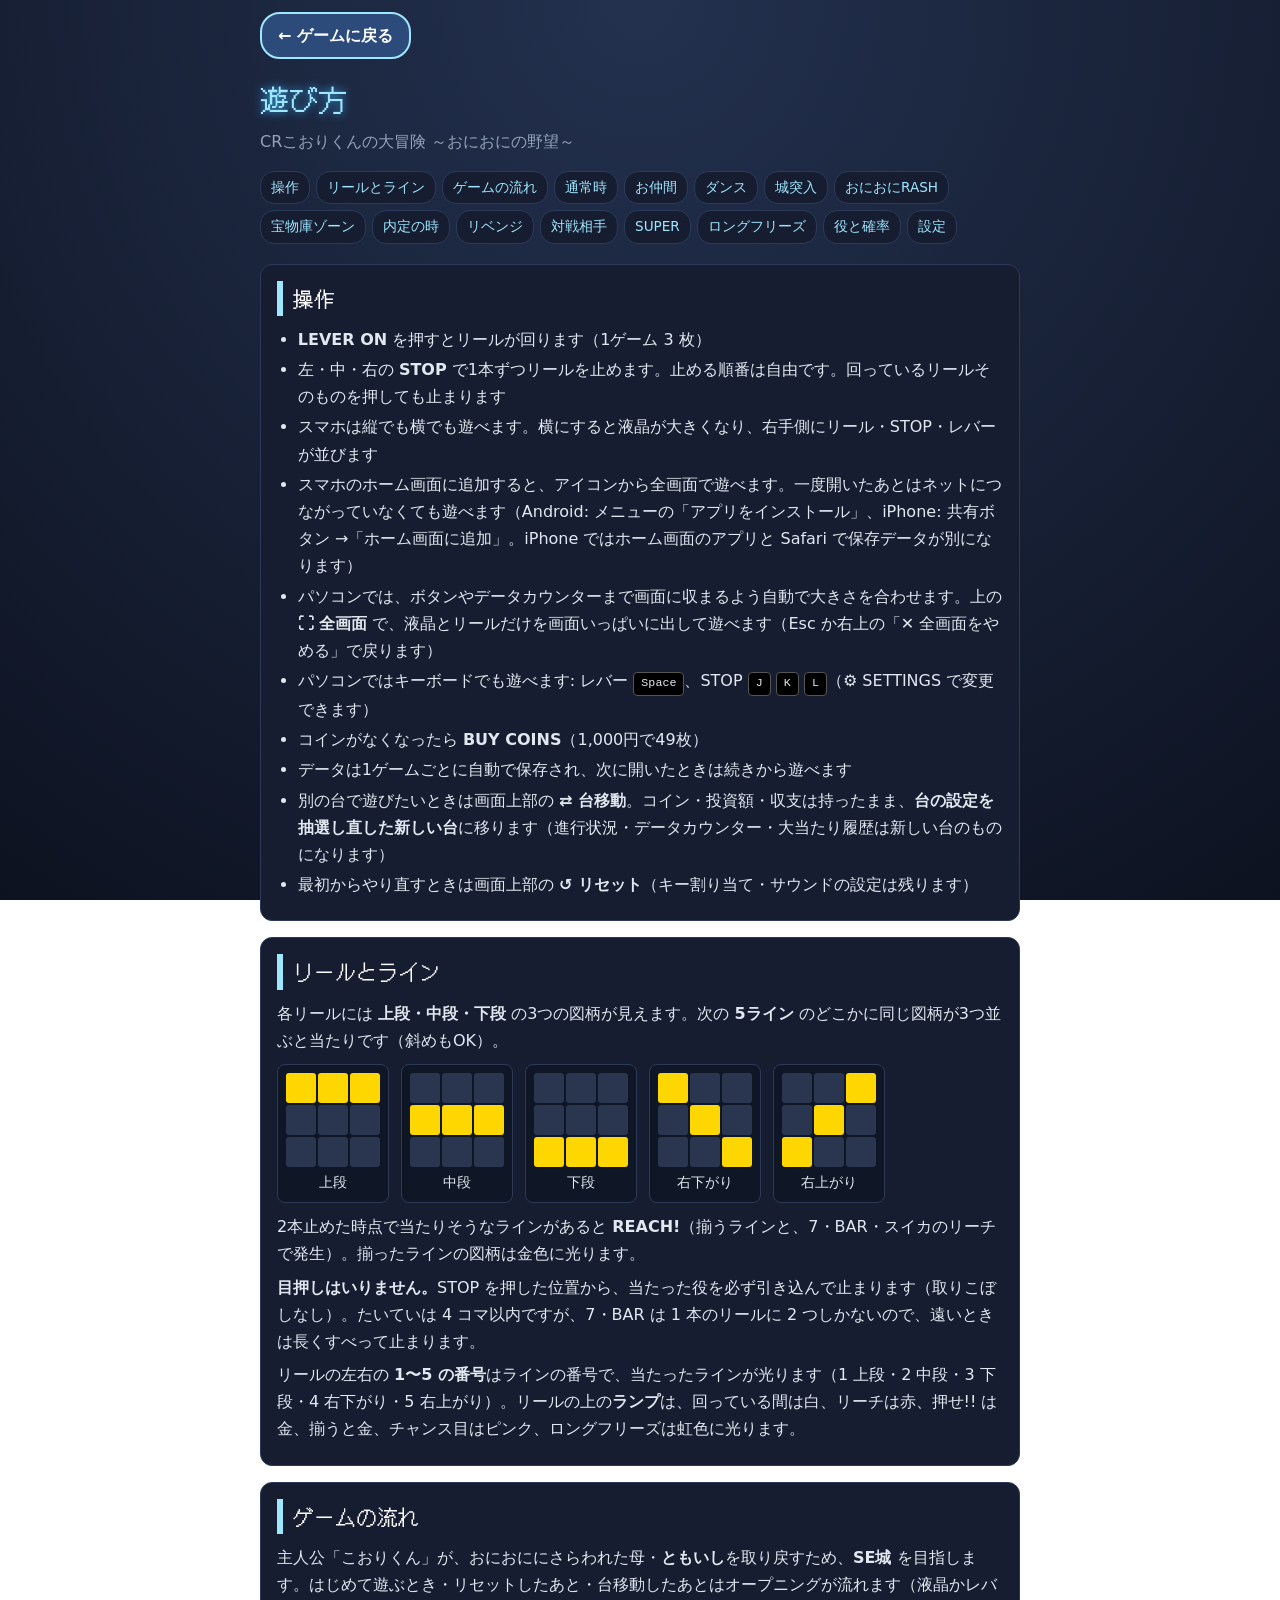
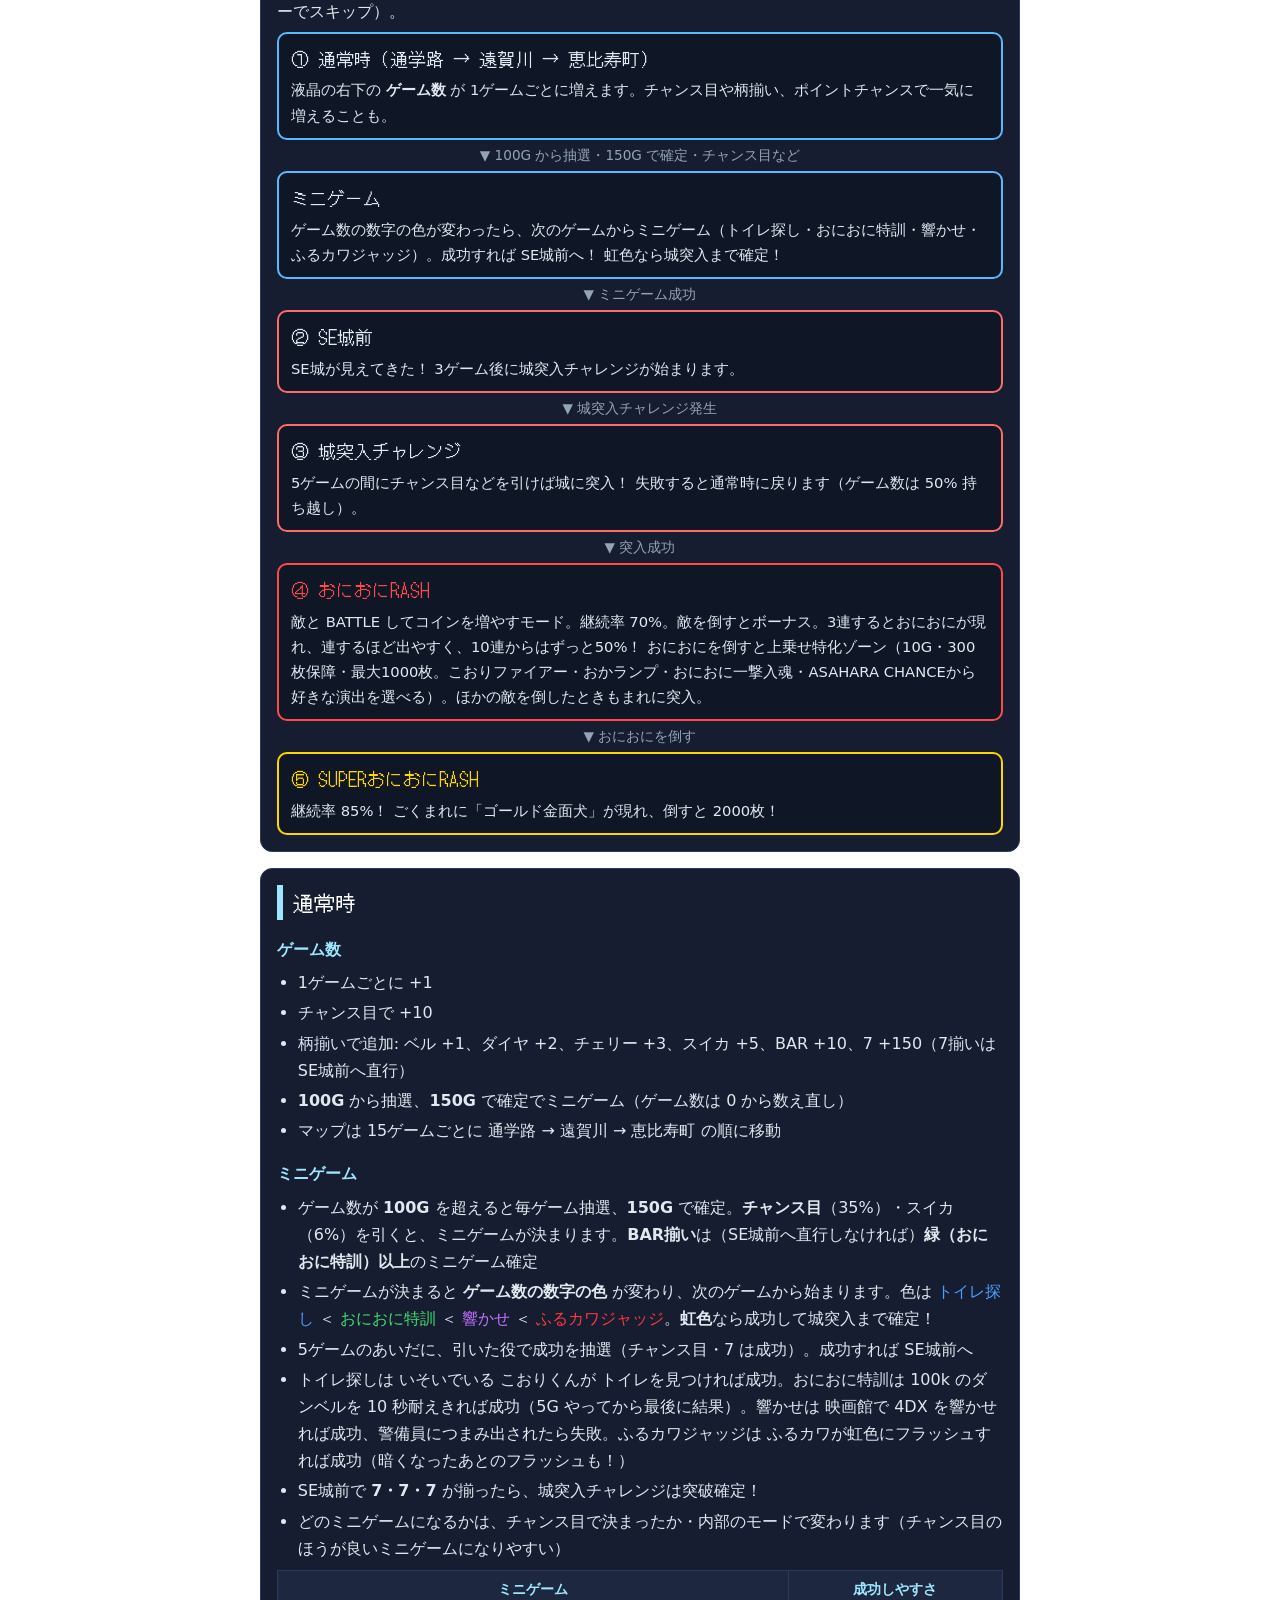
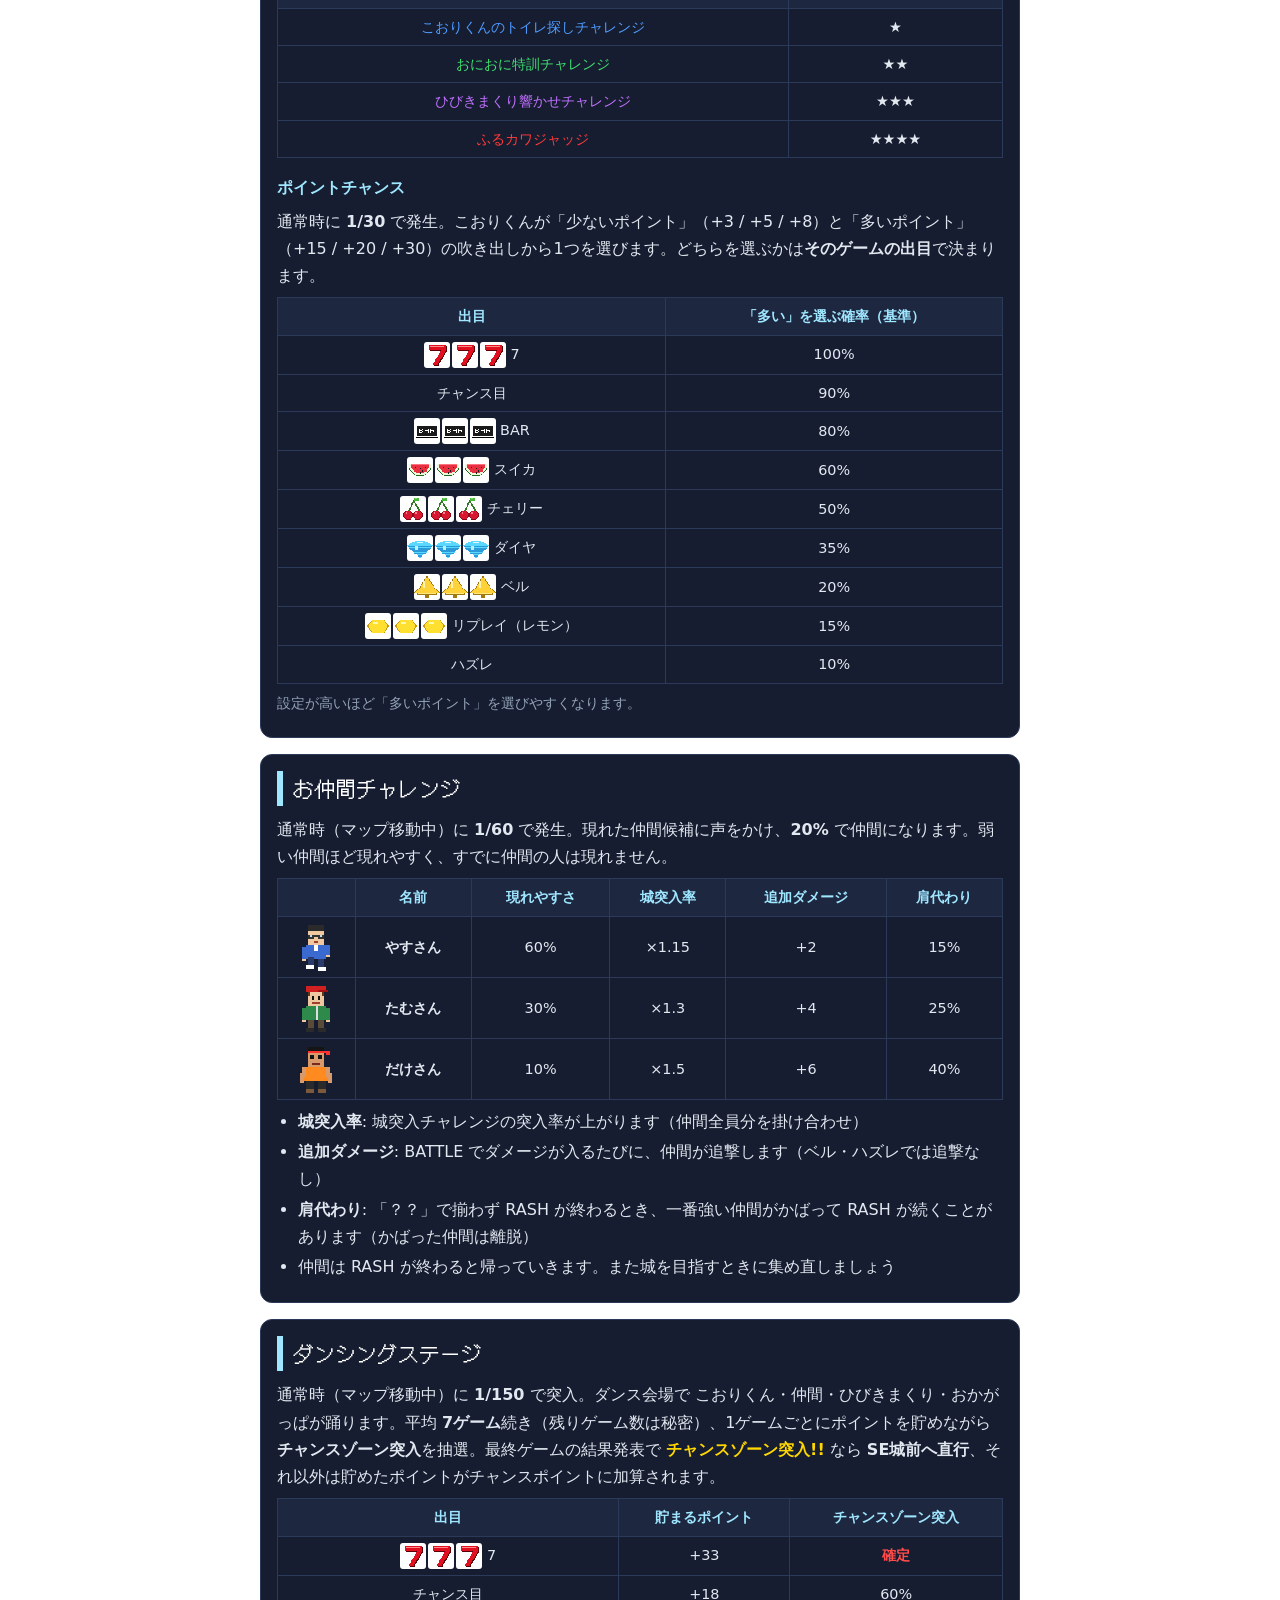
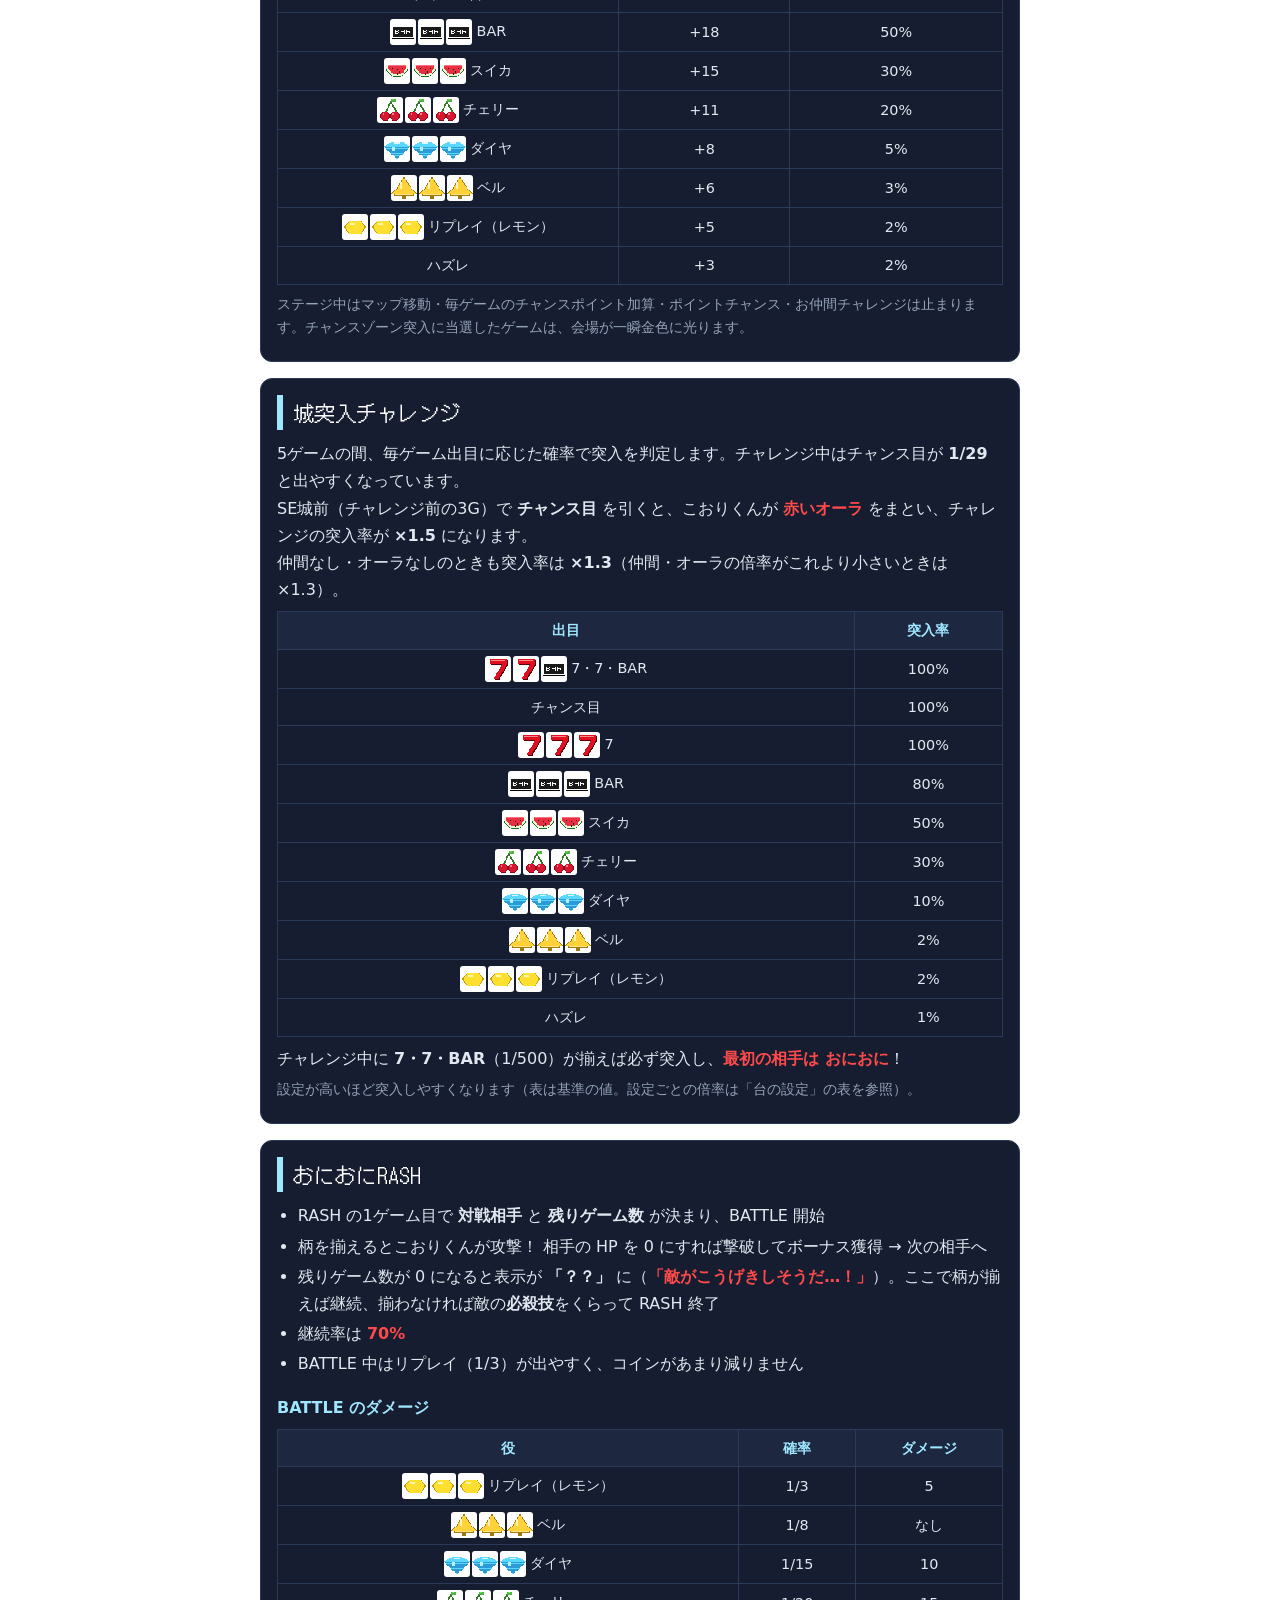
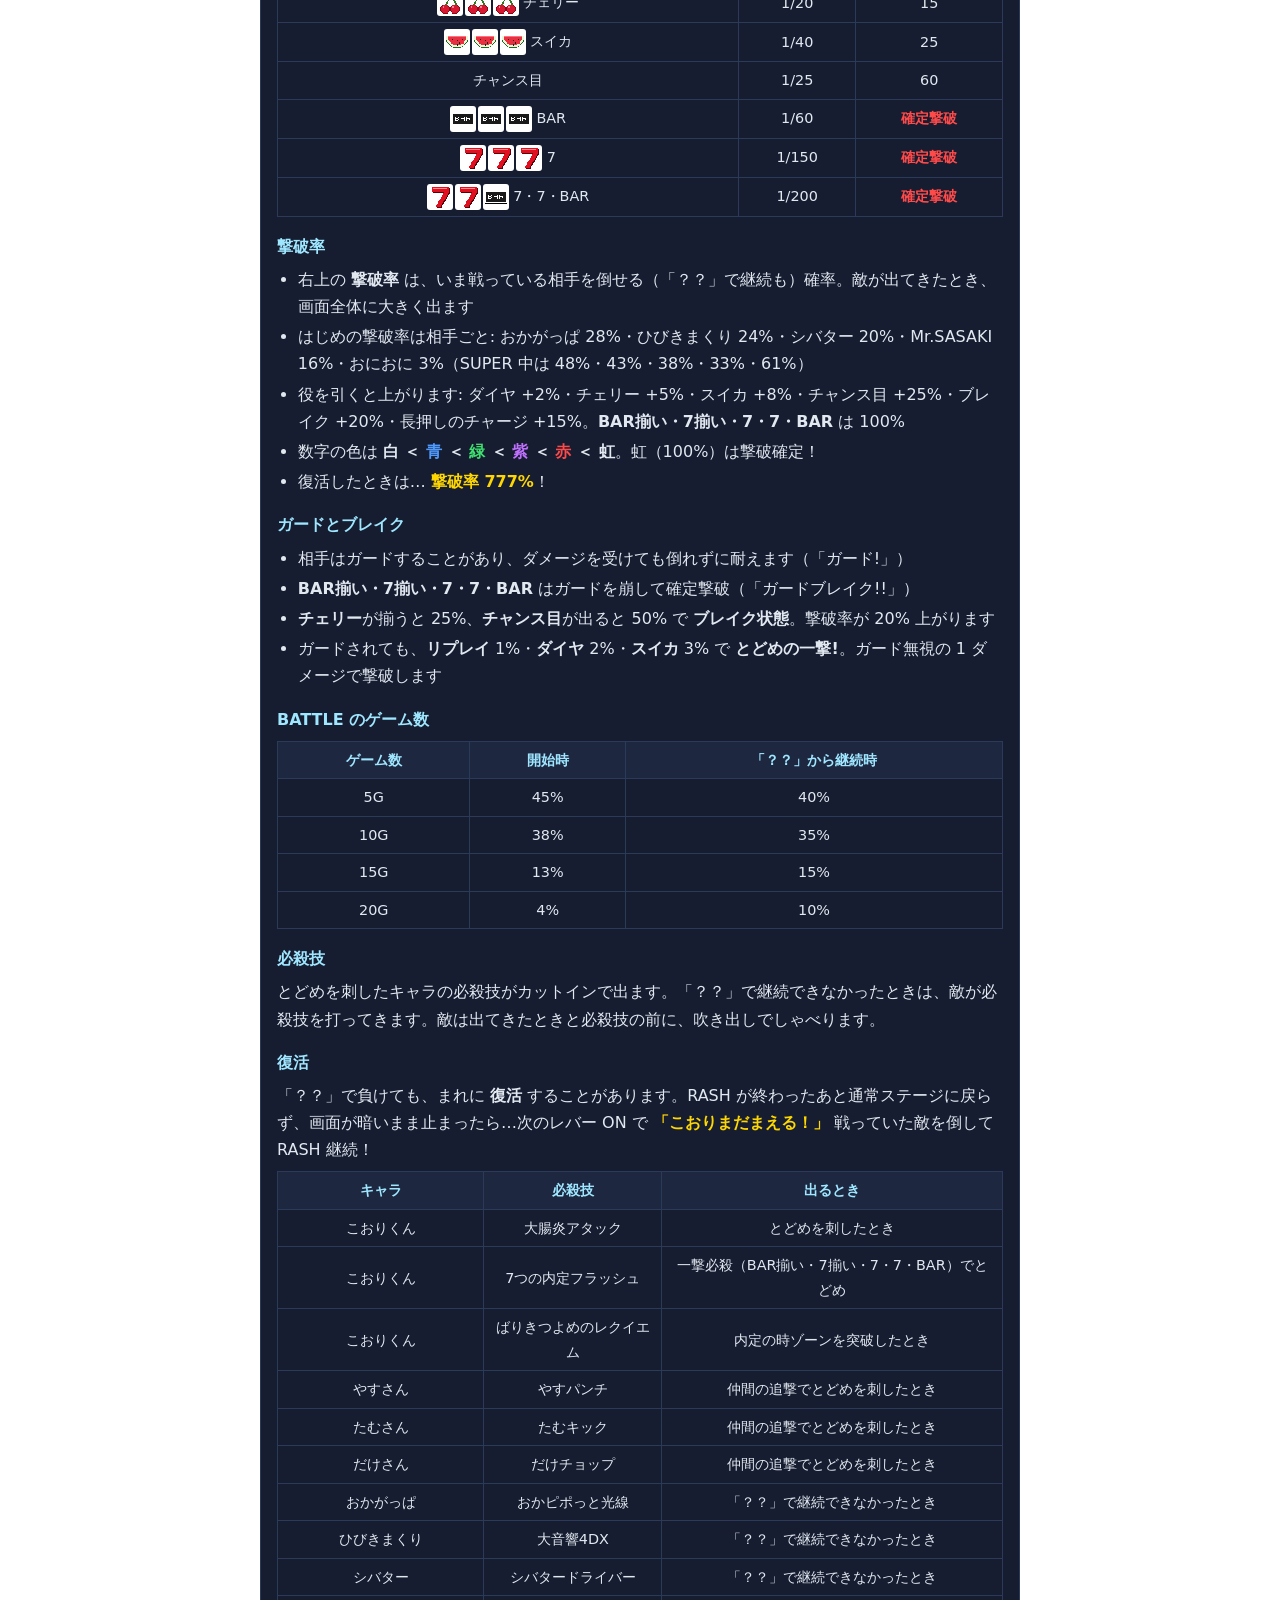
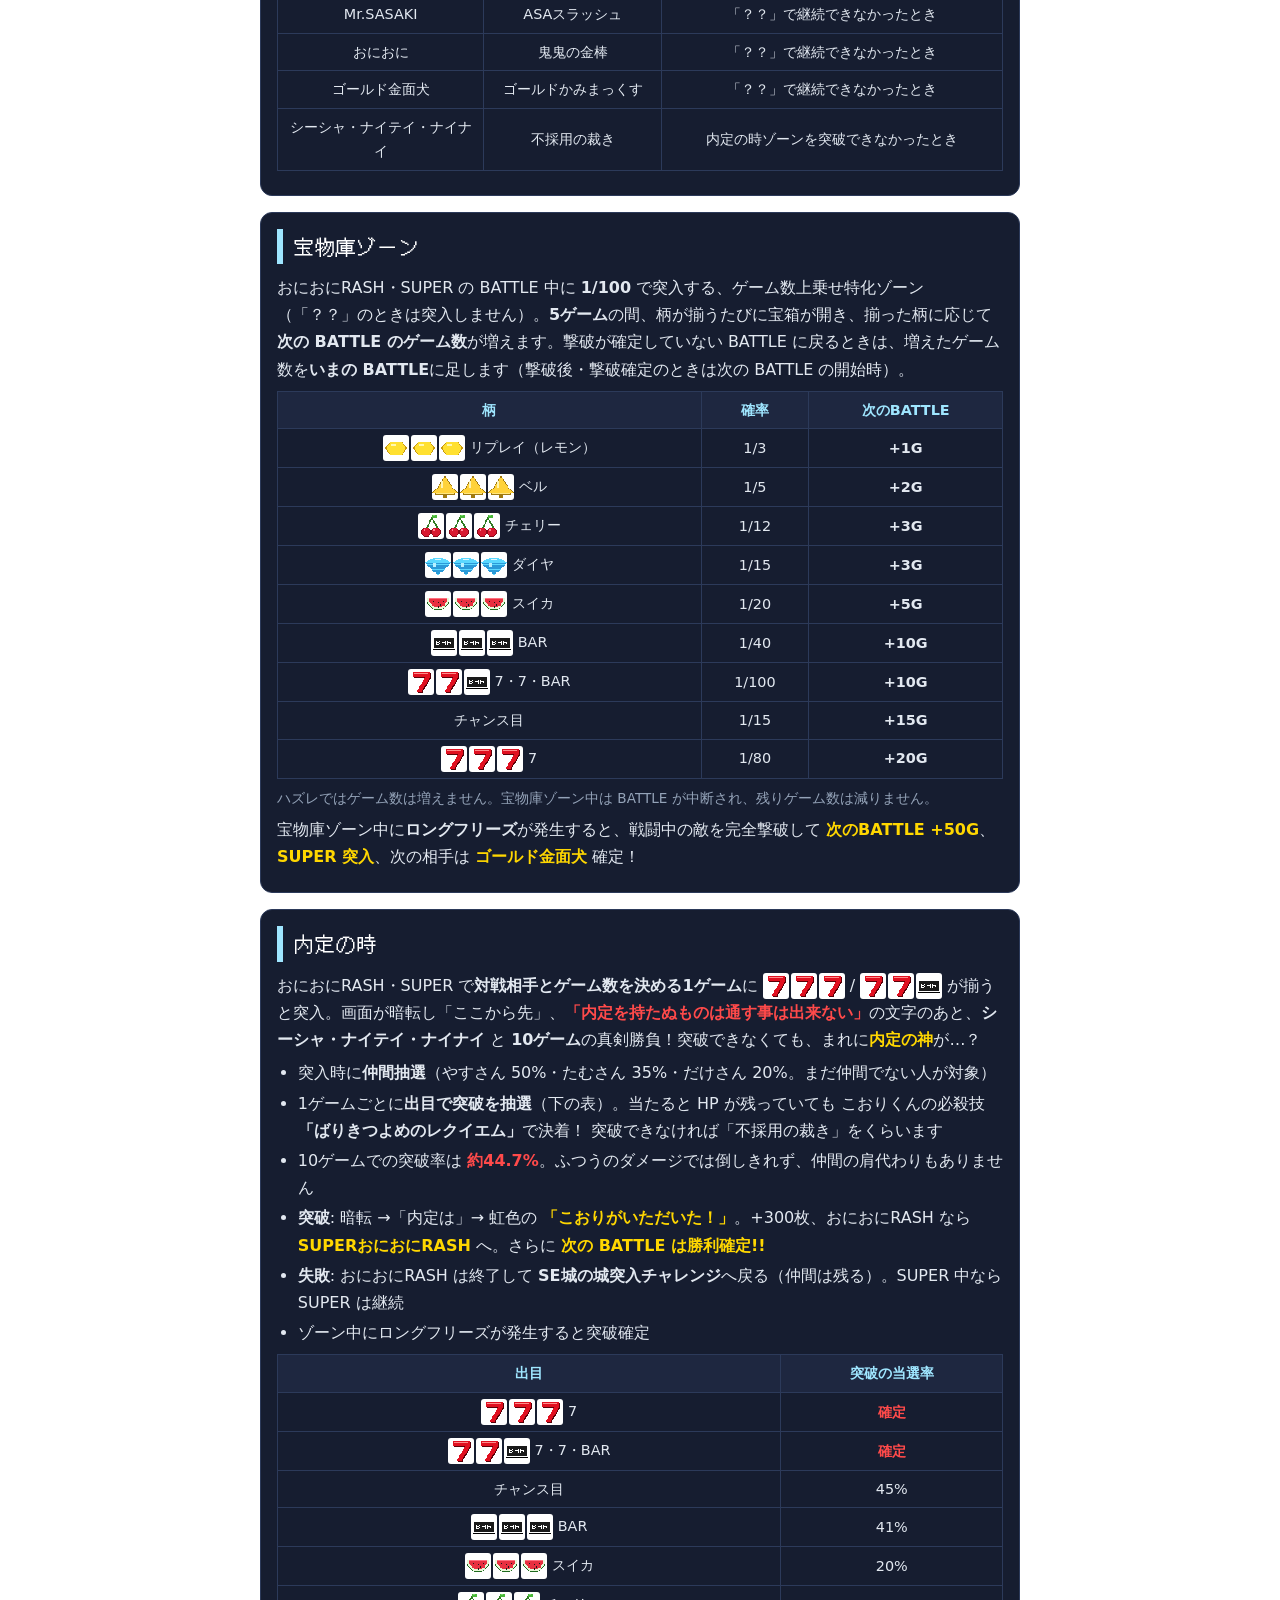
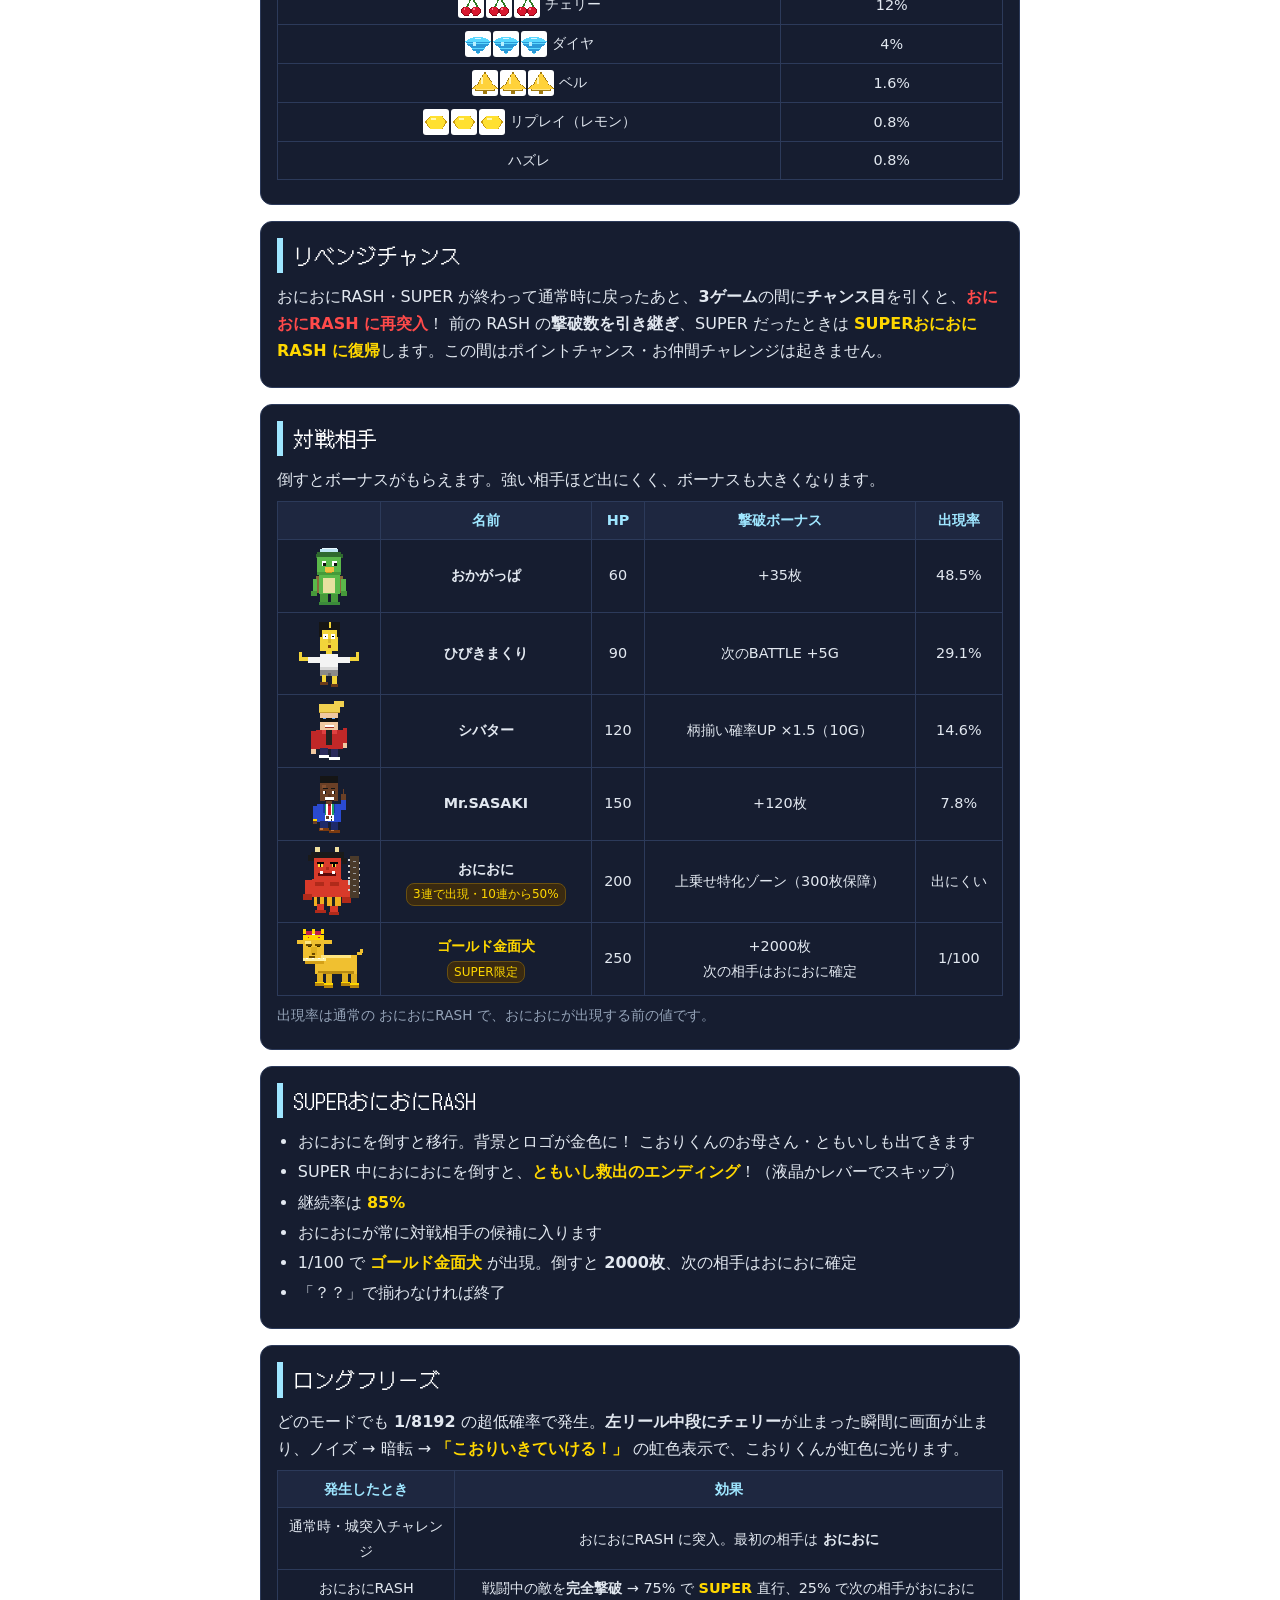
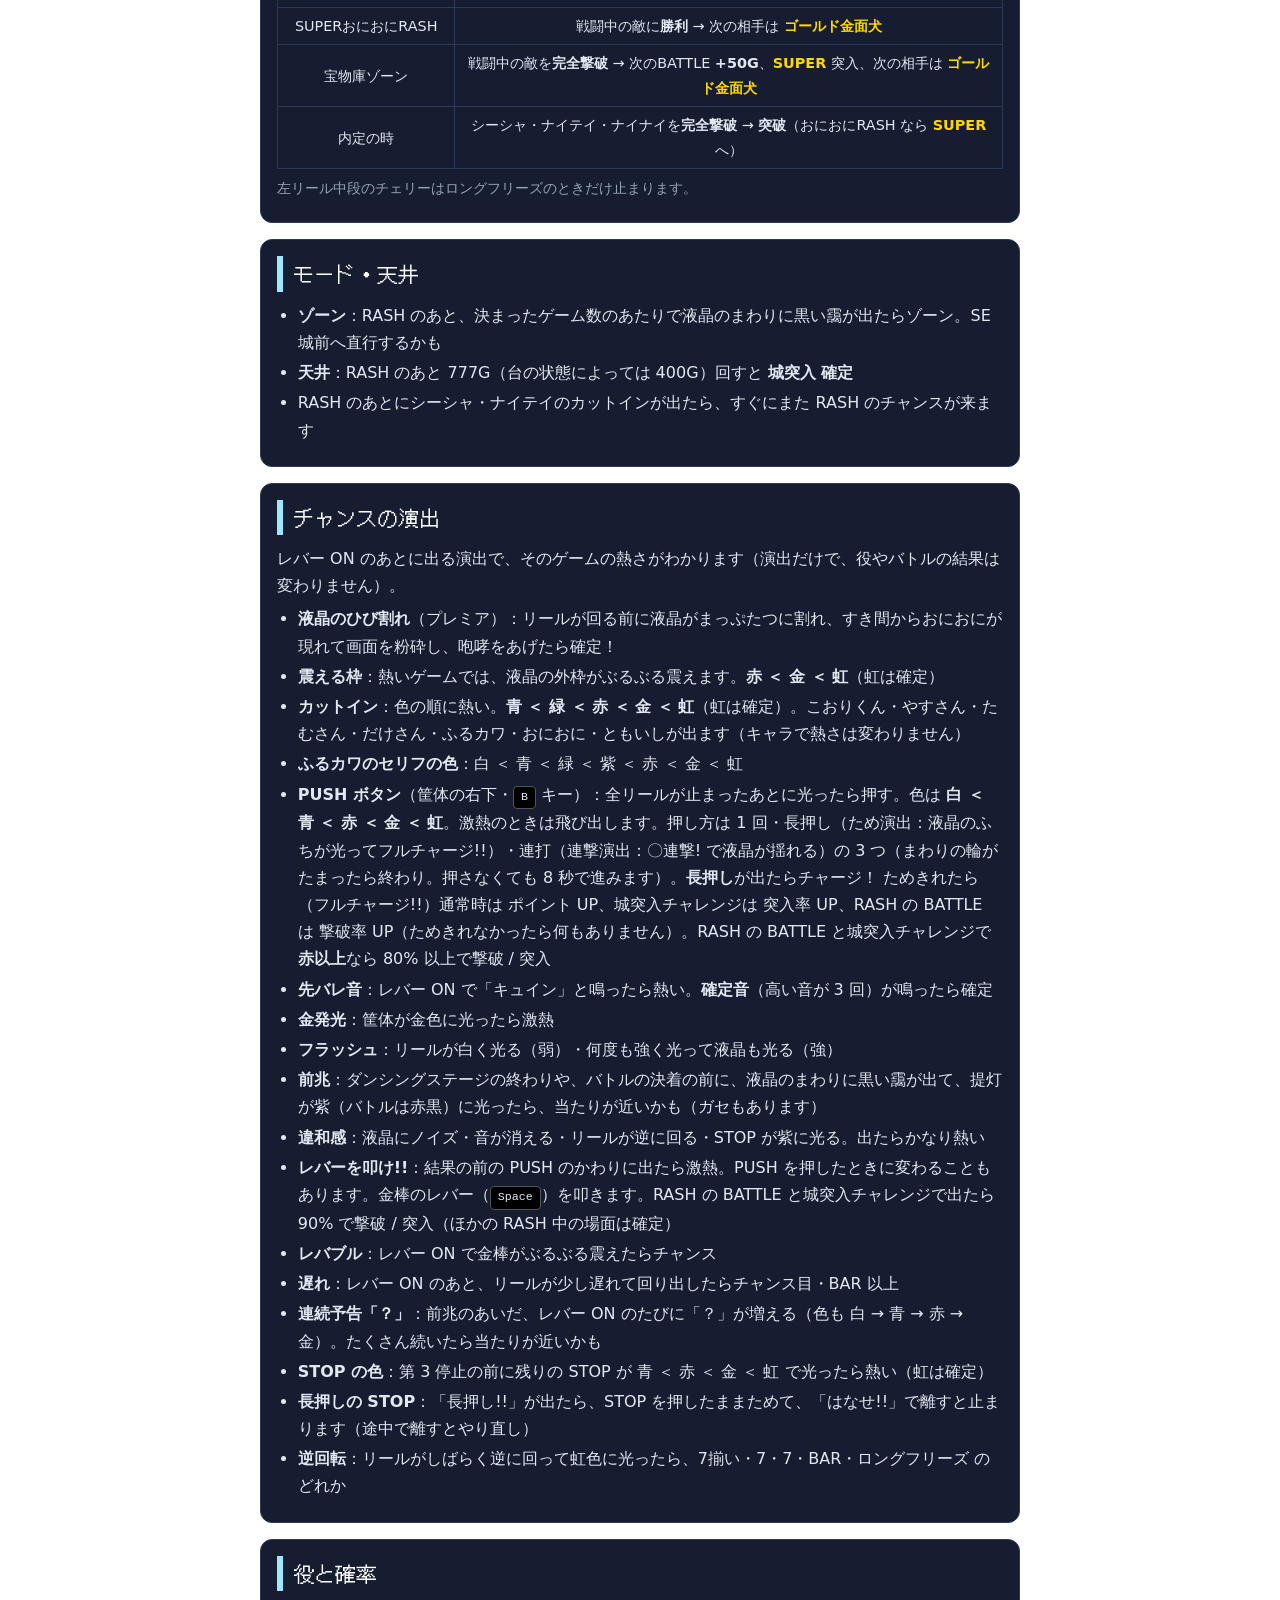
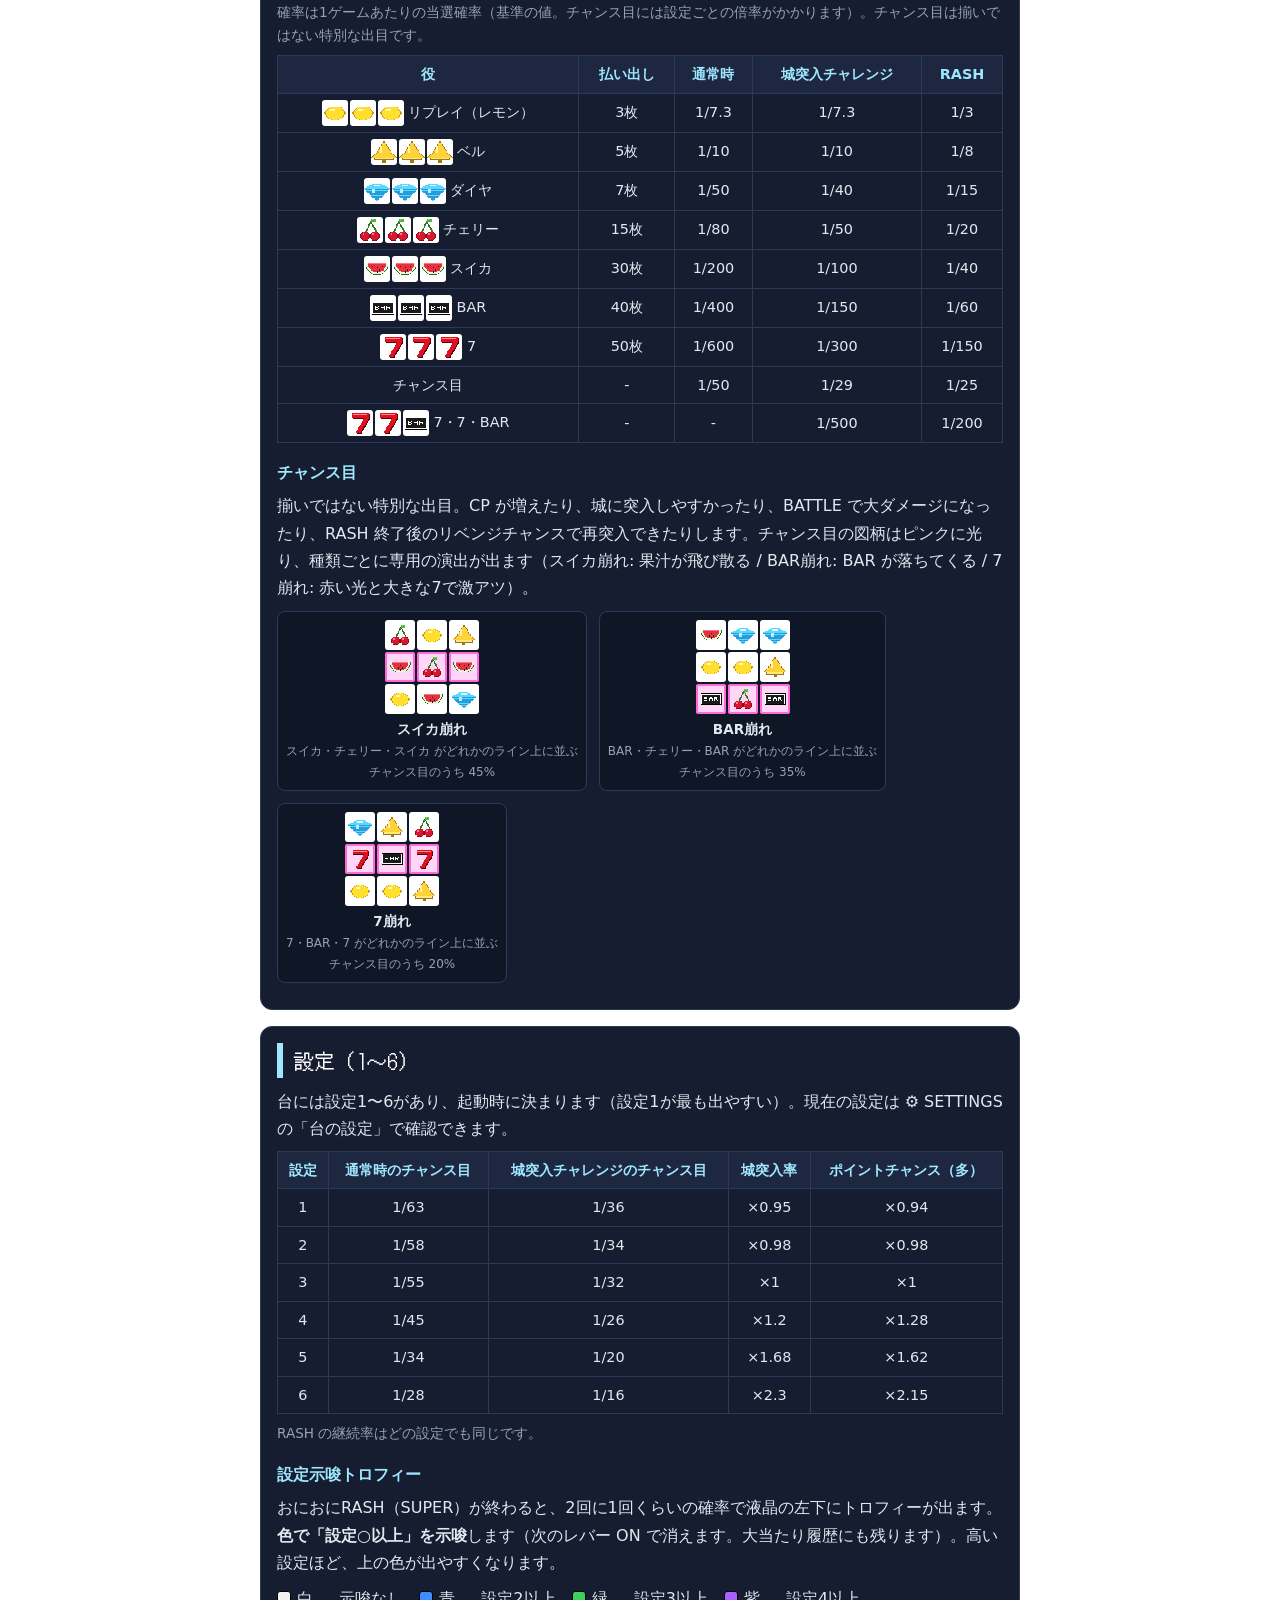
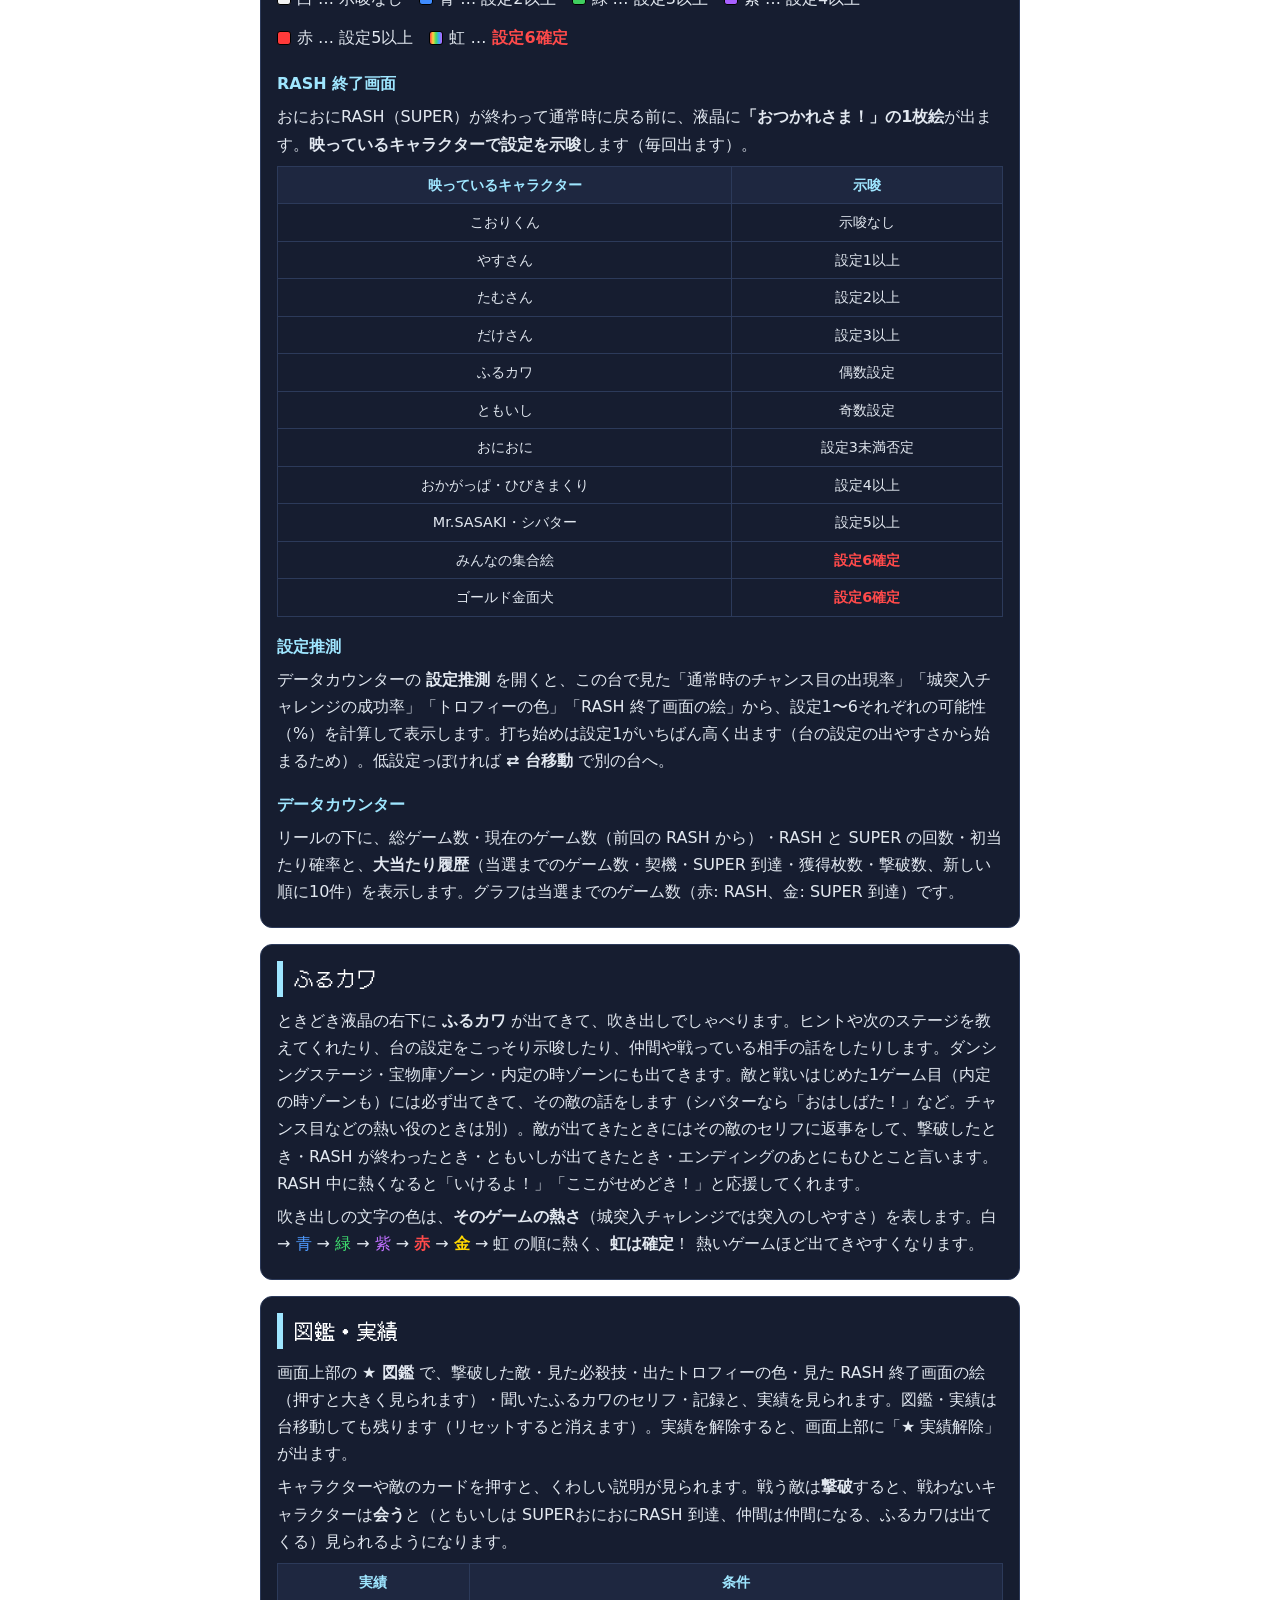
==== howto.html @ 02baa56d "おにおに乱入の 画面が 止まる 不具合を 直し、乱入の 演出を 作り直す。残りゲーム数を 左下へ・敵が しゃべる ときは 敵に 寄る (2026-11-14 ユーザー指定) - 画面が 止まる: 乱入" ====
<!DOCTYPE html>
<html lang="ja">
<head>
    <meta charset="UTF-8">
    <meta name="viewport" content="width=device-width, initial-scale=1.0, viewport-fit=cover">
    <meta name="theme-color" content="#0d1220">
    <!-- ホーム画面に追加 (PWA。manifest.webmanifest / sw.js) -->
    <link rel="manifest" href="manifest.webmanifest">
    <link rel="icon" type="image/png" href="icons/icon-192.png">
    <link rel="apple-touch-icon" href="icons/apple-touch-icon.png">
    <meta name="mobile-web-app-capable" content="yes">
    <meta name="apple-mobile-web-app-capable" content="yes">
    <meta name="apple-mobile-web-app-status-bar-style" content="black-translucent">
    <meta name="apple-mobile-web-app-title" content="こおりくん">
    <title>遊び方 - CRこおりくんの大冒険 ～おにおにの野望～</title>
    <link rel="preconnect" href="https://fonts.googleapis.com">
    <link rel="preconnect" href="https://fonts.gstatic.com" crossorigin>
    <link rel="stylesheet" href="https://fonts.googleapis.com/css2?family=DotGothic16&display=swap">
    <style>
        :root {
            --bg: #0d1220;
            --panel: #161d30;
            --line: #2c3a5a;
            --text: #e2e8f0;
            --muted: #94a3b8;
            --ice: #9fe6ff;
            --gold: #ffd700;
            --red: #ff4a4a;
            --pixel: "DotGothic16", "MS Gothic", "Osaka-Mono", monospace;
        }
        * { box-sizing: border-box; }
        body {
            margin: 0;
            background: radial-gradient(circle at top, #23314f, var(--bg));
            background-attachment: fixed;
            color: var(--text);
            font-family: system-ui, -apple-system, "Hiragino Sans", "Yu Gothic UI", sans-serif;
            line-height: 1.7;
            padding: max(12px, env(safe-area-inset-top)) max(16px, env(safe-area-inset-right))
                     max(24px, env(safe-area-inset-bottom)) max(16px, env(safe-area-inset-left));
        }
        main { max-width: 760px; margin: 0 auto; }
        a { color: var(--ice); }
        .back {
            display: inline-block; margin-bottom: 12px; padding: 8px 16px; border-radius: 20px;
            background: #2c4a7a; color: #fff; text-decoration: none; font-weight: bold;
            border: 2px solid var(--ice);
        }
        h1 {
            font-family: var(--pixel); font-weight: normal; color: var(--ice);
            font-size: clamp(1.2rem, 4.5vw, 1.8rem); margin: 4px 0 4px; text-shadow: 0 0 8px #3ab0ff;
        }
        .lead { color: var(--muted); margin: 0 0 16px; }
        nav.toc { display: flex; flex-wrap: wrap; gap: 6px; margin-bottom: 20px; }
        nav.toc a {
            font-size: 0.85rem; padding: 4px 10px; border-radius: 14px; background: var(--panel);
            border: 1px solid var(--line); text-decoration: none;
        }
        section {
            background: var(--panel); border: 1px solid var(--line); border-radius: 12px;
            padding: 16px; margin-bottom: 16px;
        }
        h2 {
            font-family: var(--pixel); font-weight: normal; font-size: 1.3rem; margin: 0 0 10px;
            color: #fff; border-left: 6px solid var(--ice); padding-left: 10px;
        }
        h3 { font-size: 1rem; margin: 16px 0 6px; color: var(--ice); }
        p { margin: 6px 0; }
        .note { color: var(--muted); font-size: 0.85rem; }
        .red { color: var(--red); font-weight: bold; }
        .gold { color: var(--gold); font-weight: bold; }
        kbd {
            display: inline-block; padding: 1px 7px; border-radius: 4px; background: #000;
            border: 1px solid #555; font-family: monospace; font-size: 0.9em;
        }
        ul { margin: 6px 0; padding-left: 1.3em; }
        li { margin: 3px 0; }

        /* ゲームの流れ */
        .flow { display: flex; flex-direction: column; gap: 0; }
        .step {
            background: #0f1626; border: 2px solid var(--line); border-radius: 10px; padding: 10px 12px;
        }
        .step h4 { margin: 0 0 4px; font-family: var(--pixel); font-weight: normal; font-size: 1.1rem; }
        .step p { margin: 0; font-size: 0.92rem; }
        .step.normal { border-color: #5ab8ff; }
        .step.castle { border-color: #ff6a6a; }
        .step.rash { border-color: var(--red); }
        .step.rash h4 { color: var(--red); }
        .step.super { border-color: var(--gold); }
        .step.super h4 { color: var(--gold); }
        .arrow { text-align: center; color: var(--muted); font-size: 0.85rem; padding: 4px 0; }
        .arrow::before { content: "▼ "; }

        /* 表 */
        .table-wrap { overflow-x: auto; margin: 8px 0; }
        table { border-collapse: collapse; width: 100%; font-size: 0.9rem; min-width: 320px; }
        th, td { border: 1px solid var(--line); padding: 6px 8px; text-align: center; vertical-align: middle; }
        th { background: #1e2740; color: var(--ice); font-weight: bold; white-space: nowrap; }
        td.left { text-align: left; }
        .sym { width: 32px; height: 32px; image-rendering: pixelated; vertical-align: middle; }
        .sym-row { display: inline-flex; gap: 2px; vertical-align: middle; }
        .sym-row .sym { width: 26px; height: 26px; background: #fff; border-radius: 3px; }
        canvas.enemy { image-rendering: pixelated; display: block; margin: 0 auto; }

        /* 3x3 の出目の図 */
        .line-list, .chance-list { display: flex; flex-wrap: wrap; gap: 12px; margin: 10px 0; }
        .grid-card { background: #0f1626; border: 1px solid var(--line); border-radius: 8px; padding: 8px; text-align: center; }
        .grid-card .label { font-size: 0.85rem; margin-top: 4px; }
        .grid-card .sub { font-size: 0.75rem; color: var(--muted); }
        .grid3 { display: grid; grid-template-columns: repeat(3, 30px); gap: 2px; justify-content: center; }
        .grid3 div { width: 30px; height: 30px; background: #fff; border-radius: 3px; display: flex; align-items: center; justify-content: center; }
        .grid3 div.on { background: #fff3a0; box-shadow: inset 0 0 0 2px #ffd700; }
        .grid3 div.pink { background: #ffd6f6; box-shadow: inset 0 0 0 2px #ff6ad8; }
        .grid3 div.blank { background: #2a3550; }
        .grid3 div.blank.on { background: #ffd700; box-shadow: none; }
        .grid3 img { width: 24px; height: 24px; image-rendering: pixelated; }
        .tag {
            display: inline-block; font-size: 0.75rem; padding: 0 6px; border-radius: 8px;
            background: #3a2a10; color: var(--gold); border: 1px solid #6a5010; white-space: nowrap;
        }
        .trophy-list { list-style: none; padding: 0; display: flex; flex-wrap: wrap; gap: 6px 16px; }
        .trophy-list li { display: flex; align-items: center; gap: 6px; }
        .trophy-swatch {
            display: inline-block; width: 14px; height: 14px; border-radius: 3px; border: 1px solid #000;
        }
    </style>
</head>
<body>
<main>
    <a class="back" href="index.html">← ゲームに戻る</a>
    <h1>遊び方</h1>
    <p class="lead" id="title"></p>

    <nav class="toc">
        <a href="#controls">操作</a>
        <a href="#lines">リールとライン</a>
        <a href="#flow">ゲームの流れ</a>
        <a href="#normal">通常時</a>
        <a href="#companions">お仲間</a>
        <a href="#dance">ダンス</a>
        <a href="#castle">城突入</a>
        <a href="#rash">おにおにRASH</a>
        <a href="#treasure">宝物庫ゾーン</a>
        <a href="#naitei">内定の時</a>
        <a href="#revenge">リベンジ</a>
        <a href="#enemies">対戦相手</a>
        <a href="#super">SUPER</a>
        <a href="#freeze">ロングフリーズ</a>
        <a href="#roles">役と確率</a>
        <a href="#setting">設定</a>
    </nav>

    <section id="controls">
        <h2>操作</h2>
        <ul>
            <li><b>LEVER ON</b> を押すとリールが回ります（1ゲーム <span id="spin-cost"></span> 枚）</li>
            <li>左・中・右の <b>STOP</b> で1本ずつリールを止めます。止める順番は自由です。回っているリールそのものを押しても止まります</li>
            <li>スマホは縦でも横でも遊べます。横にすると液晶が大きくなり、右手側にリール・STOP・レバーが並びます</li>
            <li>スマホのホーム画面に追加すると、アイコンから全画面で遊べます。一度開いたあとはネットにつながっていなくても遊べます（Android: メニューの「アプリをインストール」、iPhone: 共有ボタン →「ホーム画面に追加」。iPhone ではホーム画面のアプリと Safari で保存データが別になります）</li>
            <li>パソコンでは、ボタンやデータカウンターまで画面に収まるよう自動で大きさを合わせます。上の <b>⛶ 全画面</b> で、液晶とリールだけを画面いっぱいに出して遊べます（Esc か右上の「✕ 全画面をやめる」で戻ります）</li>
            <li>パソコンではキーボードでも遊べます: レバー <kbd>Space</kbd>、STOP <kbd>J</kbd> <kbd>K</kbd> <kbd>L</kbd>（⚙ SETTINGS で変更できます）</li>
            <li>コインがなくなったら <b>BUY COINS</b>（<span id="package"></span>）</li>
            <li>データは1ゲームごとに自動で保存され、次に開いたときは続きから遊べます</li>
            <li>別の台で遊びたいときは画面上部の <b>⇄ 台移動</b>。コイン・投資額・収支は持ったまま、<b>台の設定を抽選し直した新しい台</b>に移ります（進行状況・データカウンター・大当たり履歴は新しい台のものになります）</li>
            <li>最初からやり直すときは画面上部の <b>↺ リセット</b>（キー割り当て・サウンドの設定は残ります）</li>
        </ul>
    </section>

    <section id="lines">
        <h2>リールとライン</h2>
        <p>各リールには <b>上段・中段・下段</b> の3つの図柄が見えます。次の <b>5ライン</b> のどこかに同じ図柄が3つ並ぶと当たりです（斜めもOK）。</p>
        <div class="line-list" id="line-list"></div>
        <p>2本止めた時点で当たりそうなラインがあると <b>REACH!</b>（揃うラインと、7・BAR・スイカのリーチで発生）。揃ったラインの図柄は金色に光ります。</p>
        <p><b>目押しはいりません。</b>STOP を押した位置から、当たった役を必ず引き込んで止まります（取りこぼしなし）。たいていは 4 コマ以内ですが、7・BAR は 1 本のリールに 2 つしかないので、遠いときは長くすべって止まります。</p>
        <p>リールの左右の <b>1〜5 の番号</b>はラインの番号で、当たったラインが光ります（1 上段・2 中段・3 下段・4 右下がり・5 右上がり）。リールの上の<b>ランプ</b>は、回っている間は白、リーチは赤、押せ!! は金、揃うと金、チャンス目はピンク、ロングフリーズは虹色に光ります。</p>
    </section>

    <section id="flow">
        <h2>ゲームの流れ</h2>
        <p>主人公「こおりくん」が、おにおににさらわれた母・<b>ともいし</b>を取り戻すため、<b>SE城</b> を目指します。はじめて遊ぶとき・リセットしたあと・台移動したあとはオープニングが流れます（液晶かレバーでスキップ）。</p>
        <div class="flow">
            <div class="step normal">
                <h4>① 通常時（通学路 → 遠賀川 → 恵比寿町）</h4>
                <p>液晶の右下の <b>ゲーム数</b> が 1ゲームごとに増えます。チャンス目や柄揃い、ポイントチャンスで一気に増えることも。</p>
            </div>
            <div class="arrow" id="flow-cp"></div>
            <div class="step normal">
                <h4>ミニゲーム</h4>
                <p id="flow-mini"></p>
            </div>
            <div class="arrow">ミニゲーム成功</div>
            <div class="step castle">
                <h4>② SE城前</h4>
                <p id="flow-wait"></p>
            </div>
            <div class="arrow">城突入チャレンジ発生</div>
            <div class="step castle">
                <h4>③ 城突入チャレンジ</h4>
                <p id="flow-challenge"></p>
            </div>
            <div class="arrow">突入成功</div>
            <div class="step rash">
                <h4>④ おにおにRASH</h4>
                <p id="flow-rash"></p>
            </div>
            <div class="arrow">おにおにを倒す</div>
            <div class="step super">
                <h4>⑤ SUPERおにおにRASH</h4>
                <p id="flow-super"></p>
            </div>
        </div>
    </section>

    <section id="normal">
        <h2>通常時</h2>
        <h3>ゲーム数</h3>
        <ul id="cp-list"></ul>
        <h3>ミニゲーム</h3>
        <ul id="mini-list"></ul>
        <div class="table-wrap"><table id="mini-table"></table></div>
        <h3>ポイントチャンス</h3>
        <p id="pc-text"></p>
        <div class="table-wrap"><table id="pc-table"></table></div>
        <p class="note">設定が高いほど「多いポイント」を選びやすくなります。</p>
    </section>

    <section id="companions">
        <h2>お仲間チャレンジ</h2>
        <p id="companion-text"></p>
        <div class="table-wrap"><table id="companion-table"></table></div>
        <ul id="companion-list"></ul>
    </section>

    <section id="dance">
        <h2>ダンシングステージ</h2>
        <p id="dance-text"></p>
        <div class="table-wrap"><table id="dance-table"></table></div>
        <p class="note">ステージ中はマップ移動・毎ゲームのチャンスポイント加算・ポイントチャンス・お仲間チャレンジは止まります。チャンスゾーン突入に当選したゲームは、会場が一瞬金色に光ります。</p>
    </section>

    <section id="castle">
        <h2>城突入チャレンジ</h2>
        <p id="castle-text"></p>
        <div class="table-wrap"><table id="castle-table"></table></div>
        <p id="castle-oni"></p>
        <p class="note">設定が高いほど突入しやすくなります（表は基準の値。設定ごとの倍率は「台の設定」の表を参照）。</p>
    </section>

    <section id="rash">
        <h2>おにおにRASH</h2>
        <ul id="rash-list"></ul>
        <h3>BATTLE のダメージ</h3>
        <div class="table-wrap"><table id="damage-table"></table></div>
        <h3>撃破率</h3>
        <ul id="kill-list"></ul>
        <h3>ガードとブレイク</h3>
        <ul id="guard-list"></ul>
        <h3>BATTLE のゲーム数</h3>
        <div class="table-wrap"><table id="games-table"></table></div>
        <h3>必殺技</h3>
        <p>とどめを刺したキャラの必殺技がカットインで出ます。「？？」で継続できなかったときは、敵が必殺技を打ってきます。敵は出てきたときと必殺技の前に、吹き出しでしゃべります。</p>
        <h3>復活</h3>
        <p>「？？」で負けても、まれに <b>復活</b> することがあります。RASH が終わったあと通常ステージに戻らず、画面が暗いまま止まったら…次のレバー ON で <span class="gold">「こおりまだまえる！」</span> 戦っていた敵を倒して RASH 継続！</p>
        <div class="table-wrap"><table id="special-table"></table></div>
    </section>

    <section id="treasure">
        <h2>宝物庫ゾーン</h2>
        <p id="treasure-text"></p>
        <div class="table-wrap"><table id="treasure-table"></table></div>
        <p class="note">ハズレではゲーム数は増えません。宝物庫ゾーン中は BATTLE が中断され、残りゲーム数は減りません。</p>
        <p id="treasure-freeze"></p>
    </section>

    <section id="naitei">
        <h2>内定の時</h2>
        <p id="naitei-text"></p>
        <ul id="naitei-list"></ul>
        <div class="table-wrap"><table id="naitei-table"></table></div>
    </section>

    <section id="revenge">
        <h2>リベンジチャンス</h2>
        <p id="revenge-text"></p>
    </section>

    <section id="enemies">
        <h2>対戦相手</h2>
        <p>倒すとボーナスがもらえます。強い相手ほど出にくく、ボーナスも大きくなります。</p>
        <div class="table-wrap"><table id="enemy-table"></table></div>
        <p class="note" id="enemy-note"></p>
    </section>

    <section id="super">
        <h2>SUPERおにおにRASH</h2>
        <ul id="super-list"></ul>
    </section>

    <section id="freeze">
        <h2>ロングフリーズ</h2>
        <p id="freeze-text"></p>
        <div class="table-wrap"><table id="freeze-table"></table></div>
        <p class="note">左リール中段のチェリーはロングフリーズのときだけ止まります。</p>
    </section>

    <section id="bonus">
        <h2>モード・天井</h2>
        <ul>
            <li><b>ゾーン</b>：RASH のあと、決まったゲーム数のあたりで液晶のまわりに黒い靄が出たらゾーン。SE城前へ直行するかも</li>
            <li><b>天井</b>：RASH のあと 777G（台の状態によっては 400G）回すと <b>城突入 確定</b></li>
            <li>RASH のあとにシーシャ・ナイテイのカットインが出たら、すぐにまた RASH のチャンスが来ます</li>
        </ul>
    </section>

    <section id="hype">
        <h2>チャンスの演出</h2>
        <p>レバー ON のあとに出る演出で、そのゲームの熱さがわかります（演出だけで、役やバトルの結果は変わりません）。</p>
        <ul>
            <li><b>液晶のひび割れ</b>（プレミア）：リールが回る前に液晶がまっぷたつに割れ、すき間からおにおにが現れて画面を粉砕し、咆哮をあげたら確定！</li>
            <li><b>震える枠</b>：熱いゲームでは、液晶の外枠がぶるぶる震えます。<b>赤 ＜ 金 ＜ 虹</b>（虹は確定）</li>
            <li><b>カットイン</b>：色の順に熱い。<b>青 ＜ 緑 ＜ 赤 ＜ 金 ＜ 虹</b>（虹は確定）。こおりくん・やすさん・たむさん・だけさん・ふるカワ・おにおに・ともいしが出ます（キャラで熱さは変わりません）</li>
            <li><b>ふるカワのセリフの色</b>：白 ＜ 青 ＜ 緑 ＜ 紫 ＜ 赤 ＜ 金 ＜ 虹</li>
            <li><b>PUSH ボタン</b>（筐体の右下・<kbd>B</kbd> キー）：全リールが止まったあとに光ったら押す。色は <b>白 ＜ 青 ＜ 赤 ＜ 金 ＜ 虹</b>。激熱のときは飛び出します。押し方は 1 回・長押し（ため演出：液晶のふちが光ってフルチャージ!!）・連打（連撃演出：〇連撃! で液晶が揺れる）の 3 つ（まわりの輪がたまったら終わり。押さなくても 8 秒で進みます）。<b>長押し</b>が出たらチャージ！ ためきれたら（フルチャージ!!）通常時は ポイント UP、城突入チャレンジは 突入率 UP、RASH の BATTLE は 撃破率 UP（ためきれなかったら何もありません）。RASH の BATTLE と城突入チャレンジで <b>赤以上</b>なら 80% 以上で撃破 / 突入</li>
            <li><b>先バレ音</b>：レバー ON で「キュイン」と鳴ったら熱い。<b>確定音</b>（高い音が 3 回）が鳴ったら確定</li>
            <li><b>金発光</b>：筐体が金色に光ったら激熱</li>
            <li><b>フラッシュ</b>：リールが白く光る（弱）・何度も強く光って液晶も光る（強）</li>
            <li><b>前兆</b>：ダンシングステージの終わりや、バトルの決着の前に、液晶のまわりに黒い靄が出て、提灯が紫（バトルは赤黒）に光ったら、当たりが近いかも（ガセもあります）</li>
            <li><b>違和感</b>：液晶にノイズ・音が消える・リールが逆に回る・STOP が紫に光る。出たらかなり熱い</li>
            <li><b>レバーを叩け!!</b>：結果の前の PUSH のかわりに出たら激熱。PUSH を押したときに変わることもあります。金棒のレバー（<kbd>Space</kbd>）を叩きます。RASH の BATTLE と城突入チャレンジで出たら 90% で撃破 / 突入（ほかの RASH 中の場面は確定）</li>
            <li><b>レバブル</b>：レバー ON で金棒がぶるぶる震えたらチャンス</li>
            <li><b>遅れ</b>：レバー ON のあと、リールが少し遅れて回り出したらチャンス目・BAR 以上</li>
            <li><b>連続予告「？」</b>：前兆のあいだ、レバー ON のたびに「？」が増える（色も 白 → 青 → 赤 → 金）。たくさん続いたら当たりが近いかも</li>
            <li><b>STOP の色</b>：第 3 停止の前に残りの STOP が 青 ＜ 赤 ＜ 金 ＜ 虹 で光ったら熱い（虹は確定）</li>
            <li><b>長押しの STOP</b>：「長押し!!」が出たら、STOP を押したままためて、「はなせ!!」で離すと止まります（途中で離すとやり直し）</li>
            <li><b>逆回転</b>：リールがしばらく逆に回って虹色に光ったら、7揃い・7・7・BAR・ロングフリーズ のどれか</li>
        </ul>
    </section>

    <section id="roles">
        <h2>役と確率</h2>
        <p class="note">確率は1ゲームあたりの当選確率（基準の値。チャンス目には設定ごとの倍率がかかります）。チャンス目は揃いではない特別な出目です。</p>
        <div class="table-wrap"><table id="role-table"></table></div>
        <h3>チャンス目</h3>
        <p>揃いではない特別な出目。CP が増えたり、城に突入しやすかったり、BATTLE で大ダメージになったり、RASH 終了後のリベンジチャンスで再突入できたりします。チャンス目の図柄はピンクに光り、種類ごとに専用の演出が出ます（スイカ崩れ: 果汁が飛び散る / BAR崩れ: BAR が落ちてくる / 7崩れ: 赤い光と大きな7で激アツ）。</p>
        <div class="chance-list" id="chance-patterns"></div>
    </section>

    <section id="setting">
        <h2>設定（1〜6）</h2>
        <p>台には設定1〜6があり、起動時に決まります（設定1が最も出やすい）。現在の設定は ⚙ SETTINGS の「台の設定」で確認できます。</p>
        <div class="table-wrap"><table id="setting-table"></table></div>
        <p class="note">RASH の継続率はどの設定でも同じです。</p>
        <h3>設定示唆トロフィー</h3>
        <p>おにおにRASH（SUPER）が終わると、<span id="trophy-rate"></span>くらいの確率で液晶の左下にトロフィーが出ます。<b>色で「設定○以上」を示唆</b>します（次のレバー ON で消えます。大当たり履歴にも残ります）。高い設定ほど、上の色が出やすくなります。</p>
        <ul id="trophy-list" class="trophy-list"></ul>
        <h3>RASH 終了画面</h3>
        <p>おにおにRASH（SUPER）が終わって通常時に戻る前に、液晶に<b>「おつかれさま！」の1枚絵</b>が出ます。<b>映っているキャラクターで設定を示唆</b>します（毎回出ます）。</p>
        <div class="table-wrap"><table id="end-card-table"></table></div>
        <h3>設定推測</h3>
        <p>データカウンターの <b>設定推測</b> を開くと、この台で見た「通常時のチャンス目の出現率」「城突入チャレンジの成功率」「トロフィーの色」「RASH 終了画面の絵」から、設定1〜6それぞれの可能性（%）を計算して表示します。打ち始めは設定1がいちばん高く出ます（台の設定の出やすさから始まるため）。低設定っぽければ <b>⇄ 台移動</b> で別の台へ。</p>
        <h3>データカウンター</h3>
        <p>リールの下に、総ゲーム数・現在のゲーム数（前回の RASH から）・RASH と SUPER の回数・初当たり確率と、<b>大当たり履歴</b>（当選までのゲーム数・契機・SUPER 到達・獲得枚数・撃破数、新しい順に<span id="dc-shown"></span>件）を表示します。グラフは当選までのゲーム数（赤: RASH、金: SUPER 到達）です。</p>
    </section>

    <section id="furukawa">
        <h2>ふるカワ</h2>
        <p>ときどき液晶の右下に <b>ふるカワ</b> が出てきて、吹き出しでしゃべります。ヒントや次のステージを教えてくれたり、台の設定をこっそり示唆したり、仲間や戦っている相手の話をしたりします。ダンシングステージ・宝物庫ゾーン・内定の時ゾーンにも出てきます。敵と戦いはじめた1ゲーム目（内定の時ゾーンも）には必ず出てきて、その敵の話をします（シバターなら「おはしばた！」など。チャンス目などの熱い役のときは別）。敵が出てきたときにはその敵のセリフに返事をして、撃破したとき・RASH が終わったとき・ともいしが出てきたとき・エンディングのあとにもひとこと言います。RASH 中に熱くなると「いけるよ！」「ここがせめどき！」と応援してくれます。</p>
        <p>吹き出しの文字の色は、<b>そのゲームの熱さ</b>（城突入チャレンジでは突入のしやすさ）を表します。白 → <span style="color:#4f9bff">青</span> → <span style="color:#3fdf6f">緑</span> → <span style="color:#c070ff">紫</span> → <span class="red">赤</span> → <span class="gold">金</span> → 虹 の順に熱く、<b>虹は確定</b>！ 熱いゲームほど出てきやすくなります。</p>
    </section>

    <section id="collection">
        <h2>図鑑・実績</h2>
        <p>画面上部の <b>★ 図鑑</b> で、撃破した敵・見た必殺技・出たトロフィーの色・見た RASH 終了画面の絵（押すと大きく見られます）・聞いたふるカワのセリフ・記録と、実績を見られます。図鑑・実績は台移動しても残ります（リセットすると消えます）。実績を解除すると、画面上部に「★ 実績解除」が出ます。</p>
        <p>キャラクターや敵のカードを押すと、くわしい説明が見られます。戦う敵は<b>撃破</b>すると、戦わないキャラクターは<b>会う</b>と（ともいしは SUPERおにおにRASH 到達、仲間は仲間になる、ふるカワは出てくる）見られるようになります。</p>
        <div class="table-wrap"><table id="achievement-table"></table></div>
    </section>

    <a class="back" href="index.html">← ゲームに戻る</a>
</main>

<script src="js/config.js?v=a1fec0be"></script>
<script src="js/sprites.js?v=853589c0"></script>
<script src="js/characters.js?v=a1e1a1cf"></script>
<script src="js/state.js?v=4de8620e"></script>
<script src="js/lottery.js?v=33ee41c6"></script>
<script src="js/battle.js?v=50daff6e"></script>
<script>
    // 表示する数値はすべて js/config.js から作る (数値を調整してもこのページは自動で追従する)
    const c = window.GAME_CONFIG;
    const $ = id => document.getElementById(id);
    const SYMBOL_NAMES = {
        cherry: 'チェリー', replay: 'リプレイ（レモン）', melon: 'スイカ', bell: 'ベル',
        diamond: 'ダイヤ', seven: '7', bar: 'BAR', sevenBar: '7・7・BAR', chance: 'チャンス目', miss: 'ハズレ'
    };
    const odds = p => {
        if (!p) return '-';
        const d = 1 / p;
        return '1/' + (d >= 10 ? Math.round(d) : Math.round(d * 10) / 10);
    };
    const pct = p => Math.round(p * 1000) / 10 + '%';
    const symImg = id => `<img class="sym" src="${Symbols.url(id)}" alt="${SYMBOL_NAMES[id]}">`;
    const pattern = ids => `<span class="sym-row">${ids.map(symImg).join('')}</span>`;
    const roleView = role => {
        if (c.reels.specialPatterns[role]) return pattern(c.reels.specialPatterns[role]);
        if (c.reels.symbols.includes(role)) return pattern([role, role, role]);
        return '';
    };
    // 3x3 の出目 (grid[リール][段]) を図にする。cells のマスを強調
    const grid3 = (grid, cells = [], cls = 'on') => {
        const lit = new Set(cells.map(([reel, row]) => `${reel}-${row}`));
        let html = '<div class="grid3">';
        for (let row = 0; row < 3; row++) {
            for (let reel = 0; reel < 3; reel++) {
                const id = grid ? grid[reel][row] : null;
                const on = lit.has(`${reel}-${row}`) ? (grid ? cls : 'on') : '';
                html += id ? `<div class="${on}"><img src="${Symbols.url(id)}" alt="${SYMBOL_NAMES[id]}"></div>`
                    : `<div class="blank ${on}"></div>`;
            }
        }
        return html + '</div>';
    };
    const table = (id, head, rows) => {
        $(id).innerHTML = `<thead><tr>${head.map(h => `<th>${h}</th>`).join('')}</tr></thead>` +
            `<tbody>${rows.map(r => `<tr>${r.map(v => `<td>${v}</td>`).join('')}</tr>`).join('')}</tbody>`;
    };
    const bonusText = b => b.type === 'coins' ? `+${b.value}枚`
        : b.type === 'games' ? `次のBATTLE +${b.value}G`
        : b.type === 'tokka' ? `上乗せ特化ゾーン（${c.tokka.min}枚保障）`
        : `柄揃い確率UP ×${b.value}（${b.games}G）`;

    $('title').textContent = c.title;

    // 5ライン
    $('line-list').innerHTML = LINES.map((line, li) =>
        `<div class="grid-card">${grid3(null, Lottery.lineCells(li))}<div class="label">${line.name}</div></div>`).join('');
    $('spin-cost').textContent = c.coins.spinCost;
    $('package').textContent = `${c.coins.packagePrice.toLocaleString()}円で${c.coins.packageAmount}枚`;

    // ゲームの流れ
    const cp = c.chancePoint;
    $('flow-cp').textContent = `${c.mini.early.from}G から抽選・${cp.threshold}G で確定・チャンス目など`;
    $('flow-mini').textContent = `ゲーム数の数字の色が変わったら、次のゲームからミニゲーム（${Object.values(c.mini.kinds).map(k => k.short).join('・')}）。成功すれば SE城前へ！ 虹色なら城突入まで確定！`;
    $('flow-wait').textContent = `SE城が見えてきた！ ${c.castle.waitGames}ゲーム後に城突入チャレンジが始まります。`;
    $('flow-challenge').textContent = `${c.castle.challengeGames}ゲームの間にチャンス目などを引けば城に突入！ 失敗すると通常時に戻ります（ゲーム数は ${pct(c.castle.failKeepRate)} 持ち越し）。`;
    $('flow-rash').textContent = `敵と BATTLE してコインを増やすモード。継続率 ${pct(c.rash.normal.continueRate)}。敵を倒すとボーナス。${c.rash.oni.unlockStreak}連するとおにおにが現れ、連するほど出やすく、${c.rash.oni.maxStreak}連からはずっと${pct(c.rash.oni.maxRate)}！ おにおにを倒すと上乗せ特化ゾーン（${c.tokka.games}G・${c.tokka.min}枚保障・最大${c.tokka.max}枚。${Object.values(c.tokka.names).join('・')}から好きな演出を選べる）。ほかの敵を倒したときもまれに突入。`;
    $('flow-super').textContent = `継続率 ${pct(c.rash.super.continueRate)}！ ごくまれに「ゴールド金面犬」が現れ、倒すと ${c.goldDog.bonus.value}枚！`;

    // 通常時
    const alignedCp = Object.entries(cp.onAligned).filter(([, v]) => v > 0)
        .map(([role, v]) => `${SYMBOL_NAMES[role]} +${v}`).join('、');
    $('cp-list').innerHTML = [
        `1ゲームごとに +${cp.perGame}`,
        `チャンス目で +${cp.onChance}`,
        `柄揃いで追加: ${alignedCp}（7揃いは SE城前へ直行）`,
        `<b>${c.mini.early.from}G</b> から抽選、<b>${cp.threshold}G</b> で確定でミニゲーム（ゲーム数は 0 から数え直し）`,
        `マップは ${c.map.gamesPerMap}ゲームごとに ${c.map.loop.map(m => c.map.names[m]).join(' → ')} の順に移動`
    ].map(t => `<li>${t}</li>`).join('');

    // ミニゲーム (2026-10-27)
    const mk = c.mini.kinds;
    $('mini-list').innerHTML = [
        `ゲーム数が <b>${c.mini.early.from}G</b> を超えると毎ゲーム抽選、<b>${cp.threshold}G</b> で確定。<b>チャンス目</b>（${pct(c.mini.triggers.chance)}）・スイカ（${pct(c.mini.triggers.melon)}）を引くと、ミニゲームが決まります。<b>BAR揃い</b>は（SE城前へ直行しなければ）<b>緑（${c.mini.kinds.training.short}）以上</b>のミニゲーム確定`,
        'ミニゲームが決まると <b>ゲーム数の数字の色</b> が変わり、次のゲームから始まります。色は ' +
            Object.values(mk).map(k => `<span style="color:${k.color}">${k.short}</span>`).join(' ＜ ') + '。<b>虹色</b>なら成功して城突入まで確定！',
        `${mk.toilet.games}ゲームのあいだに、引いた役で成功を抽選（チャンス目・7 は成功）。成功すれば SE城前へ`,
        'トイレ探しは いそいでいる こおりくんが トイレを見つければ成功。おにおに特訓は 100k のダンベルを 10 秒耐えきれば成功（5G やってから最後に結果）。響かせは 映画館で 4DX を響かせれば成功、警備員につまみ出されたら失敗。ふるカワジャッジは ふるカワが虹色にフラッシュすれば成功（暗くなったあとのフラッシュも！）',
        'SE城前で <b>7・7・7</b> が揃ったら、城突入チャレンジは突破確定！',
        'どのミニゲームになるかは、チャンス目で決まったか・内部のモードで変わります（チャンス目のほうが良いミニゲームになりやすい）'
    ].map(t => `<li>${t}</li>`).join('');
    table('mini-table', ['ミニゲーム', '成功しやすさ'],
        Object.values(mk).map((k, i) => [`<span style="color:${k.color}">${k.name}</span>`, ['★', '★★', '★★★', '★★★★'][i]]));

    const pc = c.pointChance;
    $('pc-text').innerHTML = `通常時に <b>${odds(pc.rate)}</b> で発生。こおりくんが「少ないポイント」（${pc.small.map(v => '+' + v).join(' / ')}）と` +
        `「多いポイント」（${pc.big.map(v => '+' + v).join(' / ')}）の吹き出しから1つを選びます。どちらを選ぶかは<b>そのゲームの出目</b>で決まります。`;
    table('pc-table', ['出目', '「多い」を選ぶ確率（基準）'],
        Object.entries(pc.bigRate).map(([role, r]) => [`${roleView(role)} ${SYMBOL_NAMES[role]}`, pct(r)]));

    // お仲間チャレンジ (ドット絵付き)
    const cc = c.companions;
    const memberTotal = cc.members.reduce((sum, m) => sum + m.weight, 0);
    $('companion-text').innerHTML = `通常時（マップ移動中）に <b>${odds(cc.challengeRate)}</b> で発生。現れた仲間候補に声をかけ、<b>${pct(cc.successRate)}</b> で仲間になります。弱い仲間ほど現れやすく、すでに仲間の人は現れません。`;
    table('companion-table', ['', '名前', '現れやすさ', '城突入率', '追加ダメージ', '肩代わり'],
        cc.members.map(m => ['', `<b>${m.name}</b>`, pct(m.weight / memberTotal), `×${m.castleEntry}`, `+${m.extraDamage}`, pct(m.saveRate)]));
    [...$('companion-table').querySelectorAll('tbody tr')].forEach((tr, i) => {
        const cv = document.createElement('canvas');
        cv.width = 32; cv.height = 48; cv.className = 'enemy'; cv.style.width = '32px';
        Characters.drawCompanion(cv.getContext('2d'), cc.members[i].id, 16, 48, { scale: 2 });
        tr.children[0].appendChild(cv);
    });
    $('companion-list').innerHTML = [
        '<b>城突入率</b>: 城突入チャレンジの突入率が上がります（仲間全員分を掛け合わせ）',
        '<b>追加ダメージ</b>: BATTLE でダメージが入るたびに、仲間が追撃します（ベル・ハズレでは追撃なし）',
        '<b>肩代わり</b>: 「？？」で揃わず RASH が終わるとき、一番強い仲間がかばって RASH が続くことがあります（かばった仲間は離脱）',
        '仲間は RASH が終わると帰っていきます。また城を目指すときに集め直しましょう'
    ].map(t => `<li>${t}</li>`).join('');

    // ダンシングステージ
    const dc = c.dance;
    const danceGamesAvg = dc.games.reduce((s, g) => s + g.games * g.weight, 0) / dc.games.reduce((s, g) => s + g.weight, 0);
    $('dance-text').innerHTML = `通常時（マップ移動中）に <b>${odds(dc.rate)}</b> で突入。ダンス会場で こおりくん・仲間・ひびきまくり・おかがっぱが踊ります。` +
        `平均 <b>${Math.round(danceGamesAvg * 10) / 10}ゲーム</b>続き（残りゲーム数は秘密）、1ゲームごとにポイントを貯めながら<b>チャンスゾーン突入</b>を抽選。` +
        `最終ゲームの結果発表で <span class="gold">チャンスゾーン突入!!</span> なら <b>SE城前へ直行</b>、それ以外は貯めたポイントがチャンスポイントに加算されます。`;
    table('dance-table', ['出目', '貯まるポイント', 'チャンスゾーン突入'],
        ['seven', 'chance', 'bar', 'melon', 'cherry', 'diamond', 'bell', 'replay', 'miss'].map(role => [
            `${roleView(role)} ${SYMBOL_NAMES[role]}`, `+${dc.basePoints + (dc.pointsByRole[role] || 0)}`,
            (dc.zoneRates[role] || 0) >= 1 ? '<b class="red">確定</b>' : pct(dc.zoneRates[role] || 0)
        ]));

    // 城突入
    $('castle-text').innerHTML = `${c.castle.challengeGames}ゲームの間、毎ゲーム出目に応じた確率で突入を判定します。チャレンジ中はチャンス目が <b>${odds(c.lottery.castleChallenge.chance)}</b> と出やすくなっています。`;
    $('castle-text').innerHTML += `<br>SE城前（チャレンジ前の${c.castle.waitGames}G）で <b>チャンス目</b> を引くと、こおりくんが <span class="red">赤いオーラ</span> をまとい、チャレンジの突入率が <b>×${c.castle.chanceBoost}</b> になります。`;
    $('castle-text').innerHTML += `<br>仲間なし・オーラなしのときも突入率は <b>×${c.castle.minBoost}</b>（仲間・オーラの倍率がこれより小さいときは ×${c.castle.minBoost}）。`;
    $('castle-oni').innerHTML = `チャレンジ中に <b>7・7・BAR</b>（${odds(c.lottery.castleChallenge.sevenBar)}）が揃えば必ず突入し、<span class="red">最初の相手は おにおに</span>！`;
    table('castle-table', ['出目', '突入率'],
        Object.entries(c.castle.entryRate).sort((a, b) => b[1] - a[1])
            .map(([role, r]) => [`${roleView(role)} ${SYMBOL_NAMES[role]}`, pct(r)]));

    // RASH
    $('rash-list').innerHTML = [
        'RASH の1ゲーム目で <b>対戦相手</b> と <b>残りゲーム数</b> が決まり、BATTLE 開始',
        '柄を揃えるとこおりくんが攻撃！ 相手の HP を 0 にすれば撃破してボーナス獲得 → 次の相手へ',
        `残りゲーム数が 0 になると表示が <b>「？？」</b> に（<span class="red">「${c.specials.questionWarning}」</span>）。ここで柄が揃えば継続、揃わなければ敵の<b>必殺技</b>をくらって RASH 終了`,
        `継続率は <span class="red">${pct(c.rash.normal.continueRate)}</span>`,
        `BATTLE 中はリプレイ（${odds(c.lottery.battle.replay)}）が出やすく、コインがあまり減りません`
    ].map(t => `<li>${t}</li>`).join('');
    table('damage-table', ['役', '確率', 'ダメージ'],
        Object.entries(c.damage).map(([role, d]) => [
            `${roleView(role)} ${SYMBOL_NAMES[role]}`,
            odds(c.lottery.battle[role]),
            d === 'kill' ? '<span class="red">確定撃破</span>' : d === 0 ? 'なし' : d
        ]));
    const kr = c.killRate;
    $('kill-list').innerHTML = [
        '右上の <b>撃破率</b> は、いま戦っている相手を倒せる（「？？」で継続も）確率。敵が出てきたとき、画面全体に大きく出ます',
        `はじめの撃破率は相手ごと: ${c.enemies.map(e => `${e.name} ${pct(e.killRate)}`).join('・')}（SUPER 中は ${c.enemies.map(e => pct(e.superKillRate)).join('・')}）`,
        `役を引くと上がります: ${Object.entries(kr.add).map(([role, a]) => `${SYMBOL_NAMES[role]} +${pct(a)}`).join('・')}・ブレイク +${pct(kr.breakAdd)}・長押しのチャージ +${pct(c.charge.battle.add)}。<b>BAR揃い・7揃い・7・7・BAR</b> は 100%`,
        '数字の色は <b>白 ＜ <span style="color:#4f9bff">青</span> ＜ <span style="color:#3fdf6f">緑</span> ＜ <span style="color:#c070ff">紫</span> ＜ <span class="red">赤</span> ＜ 虹</b>。虹（100%）は撃破確定！',
        '復活したときは… <span class="gold">撃破率 777%</span>！'
    ].map(t => `<li>${t}</li>`).join('');
    $('guard-list').innerHTML = [
        '相手はガードすることがあり、ダメージを受けても倒れずに耐えます（「ガード!」）',
        `<b>BAR揃い・7揃い・7・7・BAR</b> はガードを崩して確定撃破（「ガードブレイク!!」）`,
        `<b>チェリー</b>が揃うと ${pct(c.breakState.rates.cherry)}、<b>チャンス目</b>が出ると ${pct(c.breakState.rates.chance)} で <b>ブレイク状態</b>。撃破率が ${pct(c.killRate.breakAdd)} 上がります`,
        `ガードされても、<b>リプレイ</b> ${pct(c.finalBlow.rates.replay)}・<b>ダイヤ</b> ${pct(c.finalBlow.rates.diamond)}・<b>スイカ</b> ${pct(c.finalBlow.rates.melon)} で <b>とどめの一撃!</b>。ガード無視の 1 ダメージで撃破します`
    ].map(t => `<li>${t}</li>`).join('');
    const totalW = list => list.reduce((s, g) => s + g.weight, 0);
    table('games-table', ['ゲーム数', '開始時', '「？？」から継続時'],
        c.rash.initialGames.map((g, i) => [
            `${g.games}G`,
            pct(g.weight / totalW(c.rash.initialGames)),
            c.rash.continueGames[i] ? pct(c.rash.continueGames[i].weight / totalW(c.rash.continueGames)) : '-'
        ]));

    // リベンジチャンス
    $('revenge-text').innerHTML = `おにおにRASH・SUPER が終わって通常時に戻ったあと、<b>${c.revenge.games}ゲーム</b>の間に<b>チャンス目</b>を引くと、<span class="red">おにおにRASH に再突入</span>！ 前の RASH の<b>撃破数を引き継ぎ</b>、SUPER だったときは <span class="gold">SUPERおにおにRASH に復帰</span>します。この間はポイントチャンス・お仲間チャレンジは起きません。`;

    // 宝物庫ゾーン
    const tz = c.treasure;
    $('treasure-text').innerHTML = `おにおにRASH・SUPER の BATTLE 中に <b>${odds(tz.rate)}</b> で突入する、ゲーム数上乗せ特化ゾーン（「？？」のときは突入しません）。` +
        `<b>${tz.games}ゲーム</b>の間、柄が揃うたびに宝箱が開き、揃った柄に応じて<b>次の BATTLE のゲーム数</b>が増えます。撃破が確定していない BATTLE に戻るときは、増えたゲーム数を<b>いまの BATTLE</b>に足します（撃破後・撃破確定のときは次の BATTLE の開始時）。`;
    $('treasure-freeze').innerHTML = `宝物庫ゾーン中に<b>ロングフリーズ</b>が発生すると、戦闘中の敵を完全撃破して <span class="gold">次のBATTLE +${tz.freezeBonusGames}G</span>、<span class="gold">SUPER 突入</span>、次の相手は <span class="gold">${c.goldDog.name}</span> 確定！`;
    table('treasure-table', ['柄', '確率', '次のBATTLE'],
        Object.entries(tz.gamesByRole).sort((a, b) => a[1] - b[1]).map(([role, g]) => [
            `${roleView(role)} ${SYMBOL_NAMES[role]}`, odds(tz.lottery[role]), `<b>+${g}G</b>`
        ]));

    // 内定の時
    const nz = c.naitei;
    const companionRateText = c.companions.members.map(m => `${m.name} ${pct(nz.companionRates[m.id] || 0)}`).join('・');
    $('naitei-text').innerHTML = `おにおにRASH・SUPER で<b>対戦相手とゲーム数を決める1ゲーム</b>に ${nz.triggerRoles.map(r => roleView(r)).join(' / ')} が揃うと突入。` +
        `画面が暗転し「ここから先」、<span class="red">「内定を持たぬものは通す事は出来ない」</span>の文字のあと、<b>${nz.enemy.name}</b> と <b>${nz.games}ゲーム</b>の真剣勝負！突破できなくても、まれに<span class="gold">内定の神</span>が…？`;
    table('special-table', ['キャラ', '必殺技', '出るとき'], [
        ['こおりくん', c.specials.koori, 'とどめを刺したとき'],
        ['こおりくん', c.specials.kooriKill, '一撃必殺（BAR揃い・7揃い・7・7・BAR）でとどめ'],
        ['こおりくん', c.specials.kooriNaitei, '内定の時ゾーンを突破したとき'],
        ...c.companions.members.map(m => [m.name, m.special, '仲間の追撃でとどめを刺したとき']),
        ...[...c.enemies, c.goldDog].map(e => [e.name, e.special, '「？？」で継続できなかったとき']),
        [c.naitei.enemy.name, c.naitei.enemy.special, '内定の時ゾーンを突破できなかったとき']
    ]);
    $('naitei-list').innerHTML = [
        `突入時に<b>仲間抽選</b>（${companionRateText}。まだ仲間でない人が対象）`,
        `1ゲームごとに<b>出目で突破を抽選</b>（下の表）。当たると HP が残っていても こおりくんの必殺技<b>「${c.specials.kooriNaitei}」</b>で決着！ 突破できなければ「${c.naitei.enemy.special}」をくらいます`,
        `${nz.games}ゲームでの突破率は <span class="red">約${pct(Battle.naiteiWinRate(c))}</span>。ふつうのダメージでは倒しきれず、仲間の肩代わりもありません`,
        `<b>突破</b>: 暗転 →「内定は」→ 虹色の <span class="gold">「こおりがいただいた！」</span>。${bonusText(nz.enemy.bonus)}、おにおにRASH なら <span class="gold">SUPERおにおにRASH</span> へ。さらに <span class="gold">次の BATTLE は勝利確定!!</span>`,
        `<b>失敗</b>: おにおにRASH は終了して <b>SE城の城突入チャレンジ</b>へ戻る（仲間は残る）。SUPER 中なら SUPER は継続`,
        'ゾーン中にロングフリーズが発生すると突破確定'
    ].map(t => `<li>${t}</li>`).join('');
    table('naitei-table', ['出目', '突破の当選率'],
        Object.entries(nz.winRates).sort((a, b) => b[1] - a[1]).map(([role, rate]) => [
            `${roleView(role)} ${SYMBOL_NAMES[role]}`, rate >= 1 ? '<b class="red">確定</b>' : pct(rate)
        ]));

    // 対戦相手 (ドット絵付き)
    const enemyCanvas = id => {
        const { w, h } = Characters.size(id);
        const scale = 1.5;
        const cv = document.createElement('canvas');
        cv.width = Math.round(w * scale);
        cv.height = Math.round(h * scale);
        cv.className = 'enemy';
        cv.style.width = cv.width + 'px';
        Characters.drawEnemy(cv.getContext('2d'), id, cv.width / 2, cv.height, { scale });
        return cv;
    };
    const normalTotal = c.enemies.filter(e => !e.requiresUnlock).reduce((s, e) => s + e.weight, 0);
    const rows = c.enemies.map(e => [
        '', `<b>${e.name}</b>${e.requiresUnlock ? `<br><span class="tag">${c.rash.oni.unlockStreak}連で出現・${c.rash.oni.maxStreak}連から${pct(c.rash.oni.maxRate)}</span>` : ''}`,
        e.hp, bonusText(e.bonus), e.requiresUnlock ? '出にくい' : pct(e.weight / normalTotal)
    ]);
    rows.push(['', `<b class="gold">${c.goldDog.name}</b><br><span class="tag">SUPER限定</span>`, c.goldDog.hp,
        `${bonusText(c.goldDog.bonus)}<br>次の相手はおにおに確定`, odds(c.goldDog.prob)]);
    table('enemy-table', ['', '名前', 'HP', '撃破ボーナス', '出現率'], rows);
    const ids = [...c.enemies.map(e => e.id), c.goldDog.id];
    [...$('enemy-table').querySelectorAll('tbody tr')].forEach((tr, i) => tr.children[0].appendChild(enemyCanvas(ids[i])));
    $('enemy-note').textContent = '出現率は通常の おにおにRASH で、おにおにが出現する前の値です。';

    // SUPER
    $('super-list').innerHTML = [
        'おにおにを倒すと移行。背景とロゴが金色に！ こおりくんのお母さん・ともいしも出てきます',
        'SUPER 中におにおにを倒すと、<span class="gold">ともいし救出のエンディング</span>！（液晶かレバーでスキップ）',
        `継続率は <span class="gold">${pct(c.rash.super.continueRate)}</span>`,
        'おにおにが常に対戦相手の候補に入ります',
        `${odds(c.goldDog.prob)} で <span class="gold">${c.goldDog.name}</span> が出現。倒すと <b>${c.goldDog.bonus.value}枚</b>、次の相手はおにおに確定`,
        '「？？」で揃わなければ終了'
    ].map(t => `<li>${t}</li>`).join('');

    // ロングフリーズ
    const lf = c.longFreeze;
    $('freeze-text').innerHTML = `どのモードでも <b>${odds(lf.prob.NORMAL)}</b> の超低確率で発生。` +
        `<b>左リール中段にチェリー</b>が止まった瞬間に画面が止まり、ノイズ → 暗転 → <span class="gold">「${lf.text}」</span> の虹色表示で、こおりくんが虹色に光ります。`;
    table('freeze-table', ['発生したとき', '効果'], [
        ['通常時・城突入チャレンジ', 'おにおにRASH に突入。最初の相手は <b>おにおに</b>'],
        ['おにおにRASH', `戦闘中の敵を<b>完全撃破</b> → ${pct(lf.superRate)} で <span class="gold">SUPER</span> 直行、${pct(1 - lf.superRate)} で次の相手がおにおに`],
        ['SUPERおにおにRASH', `戦闘中の敵に<b>勝利</b> → 次の相手は <span class="gold">${c.goldDog.name}</span>`],
        ['宝物庫ゾーン', `戦闘中の敵を<b>完全撃破</b> → 次のBATTLE <b>+${c.treasure.freezeBonusGames}G</b>、<span class="gold">SUPER</span> 突入、次の相手は <span class="gold">${c.goldDog.name}</span>`],
        ['内定の時', `${c.naitei.enemy.name}を<b>完全撃破</b> → <b>突破</b>（おにおにRASH なら <span class="gold">SUPER</span> へ）`]
    ]);

    // 役と確率
    const roles = Object.keys(c.lottery.normal);
    table('role-table', ['役', '払い出し', '通常時', '城突入チャレンジ', 'RASH'],
        [...new Set([...roles, ...Object.keys(c.lottery.battle)])].map(role => [
            `${roleView(role)} ${SYMBOL_NAMES[role]}`,
            role === 'chance' ? '-' : (c.reels.payouts[role] ? `${c.reels.payouts[role]}枚` : '-'),
            odds(c.lottery.normal[role]),
            odds(c.lottery.castleChallenge[role]),
            odds(c.lottery.battle[role])
        ]));
    // チャンス目: 実際のリール配列から作った出目の例と、出やすさ
    const cats = ReelMap.categories(c);
    const chanceTotal = c.reels.chancePatterns.reduce((sum, p) => sum + p.weight, 0);
    $('chance-patterns').innerHTML = c.reels.chancePatterns.map(p => {
        const example = cats[`chance:${p.name}`][0];
        const grid = ReelMap.gridFor(example.stops, c.reels.strips);
        const desc = p.line ? `${p.line.map(id => SYMBOL_NAMES[id]).join('・')} がどれかのライン上に並ぶ`
            : p.cells.map(([reel, row, id]) => `${['左', '中', '右'][reel]}リール${['上段', '中段', '下段'][row]}に${SYMBOL_NAMES[id]}`).join('、');
        return `<div class="grid-card">${grid3(grid, example.chance.cells, 'pink')}` +
            `<div class="label"><b>${p.name}</b></div><div class="sub">${desc}</div>` +
            `<div class="sub">チャンス目のうち ${pct(p.weight / chanceTotal)}</div></div>`;
    }).join('');

    // 設定
    const m = c.machine.multipliers;
    const settings = Object.keys(m);
    $('dc-shown').textContent = c.dataCounter.historyShown;
    $('trophy-rate').textContent = `${Math.round(1 / c.trophy.rate)}回に1回`;
    $('trophy-list').innerHTML =Object.entries(c.trophy.colors).map(([s, t]) => {
        const swatch = t.rainbow
            ? 'background: linear-gradient(90deg, #ff4040, #ffd040, #40e060, #40a0ff, #c060ff)'
            : `background: ${t.main}`;
        const meaning = s === '1' ? '示唆なし' : s === '6' ? '<span class="red">設定6確定</span>' : `設定${s}以上`;
        return `<li><span class="trophy-swatch" style="${swatch}"></span>${t.name} … ${meaning}</li>`;
    }).join('');
    table('end-card-table', ['映っているキャラクター', '示唆'], c.endCard.cards.map(card =>
        [card.name, /6確定/.test(card.hint) ? `<span class="red">${card.hint}</span>` : card.hint === 'デフォルト' ? '示唆なし' : card.hint]));
    table('achievement-table', ['実績', '条件'], c.collection.achievements.map(a => [a.name, a.desc]));

    table('setting-table', ['設定', '通常時のチャンス目', '城突入チャレンジのチャンス目', '城突入率', 'ポイントチャンス（多）'],
        settings.map(s => [
            s,
            odds(c.lottery.normal.chance * m[s].chance),
            odds(c.lottery.castleChallenge.chance * m[s].chance),
            `×${m[s].castleEntry}`,
            `×${m[s].pointBig}`
        ]));
</script>
</body>
</html>
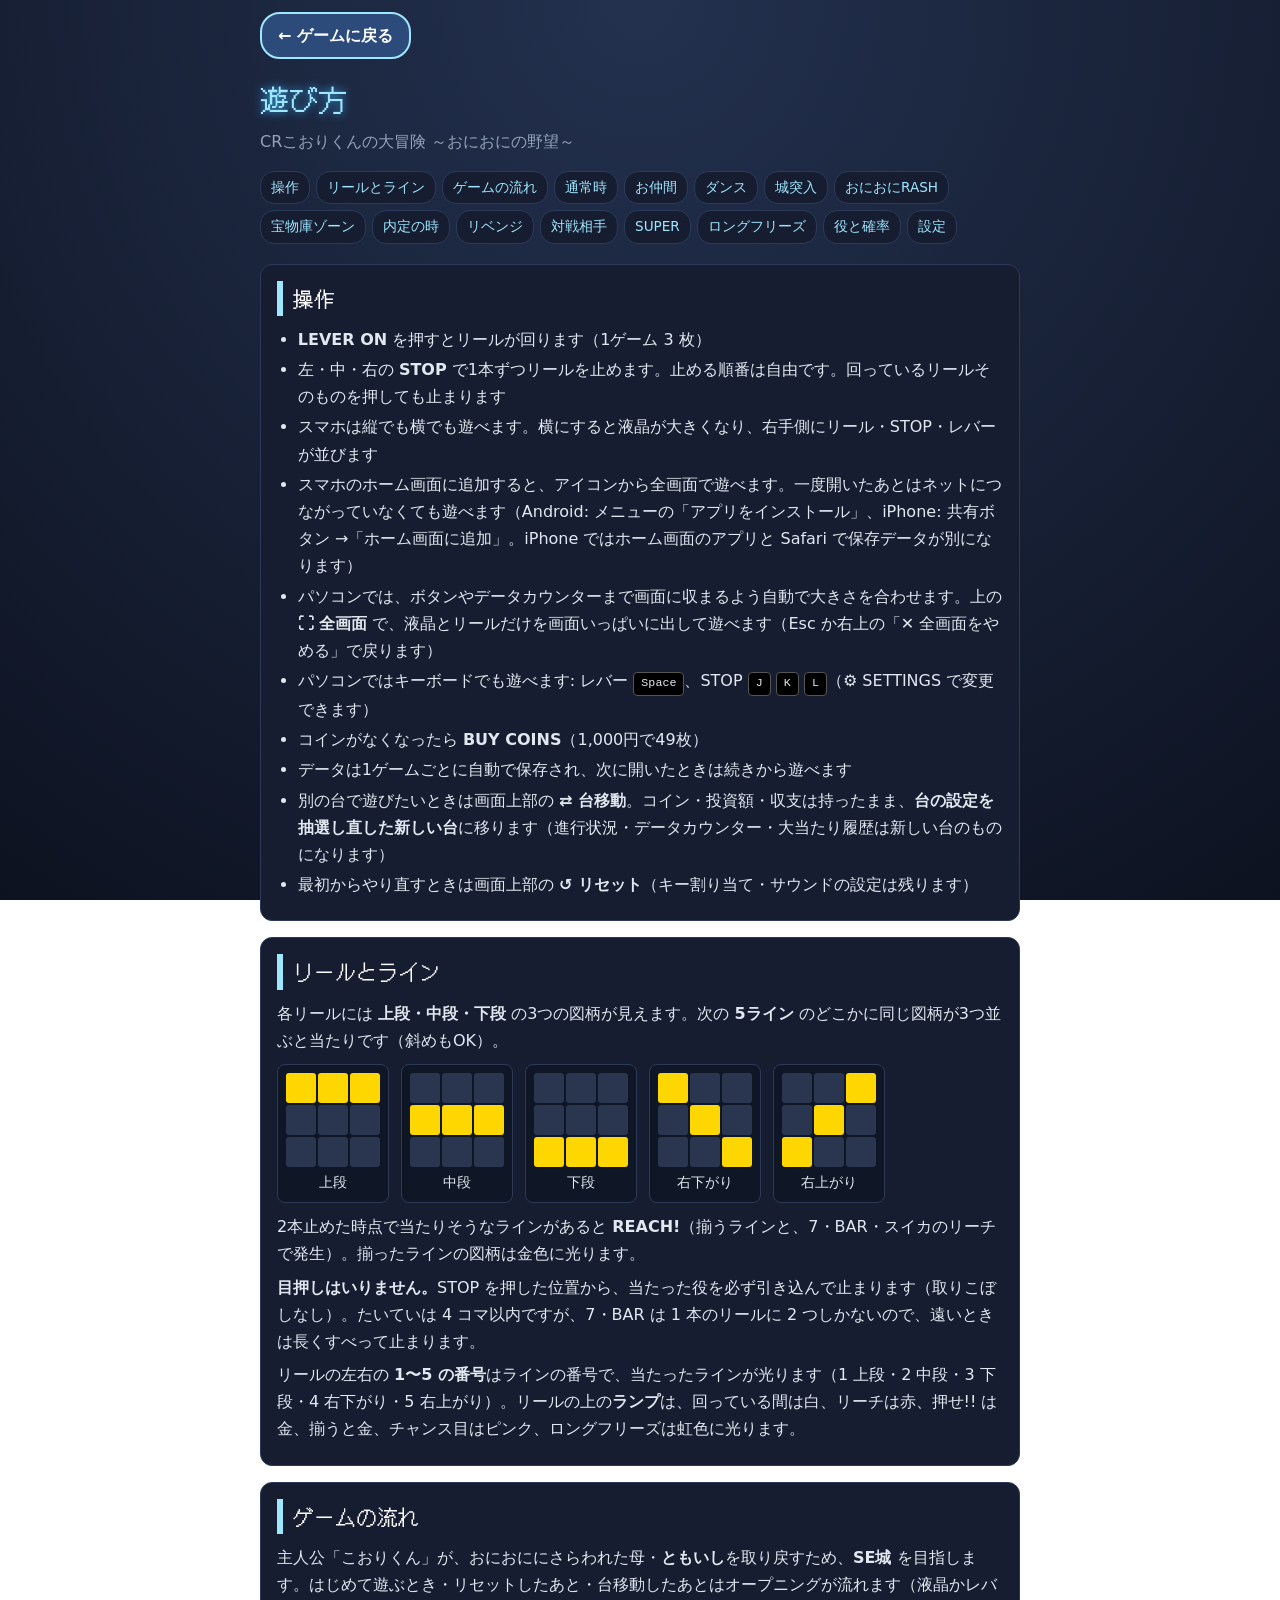
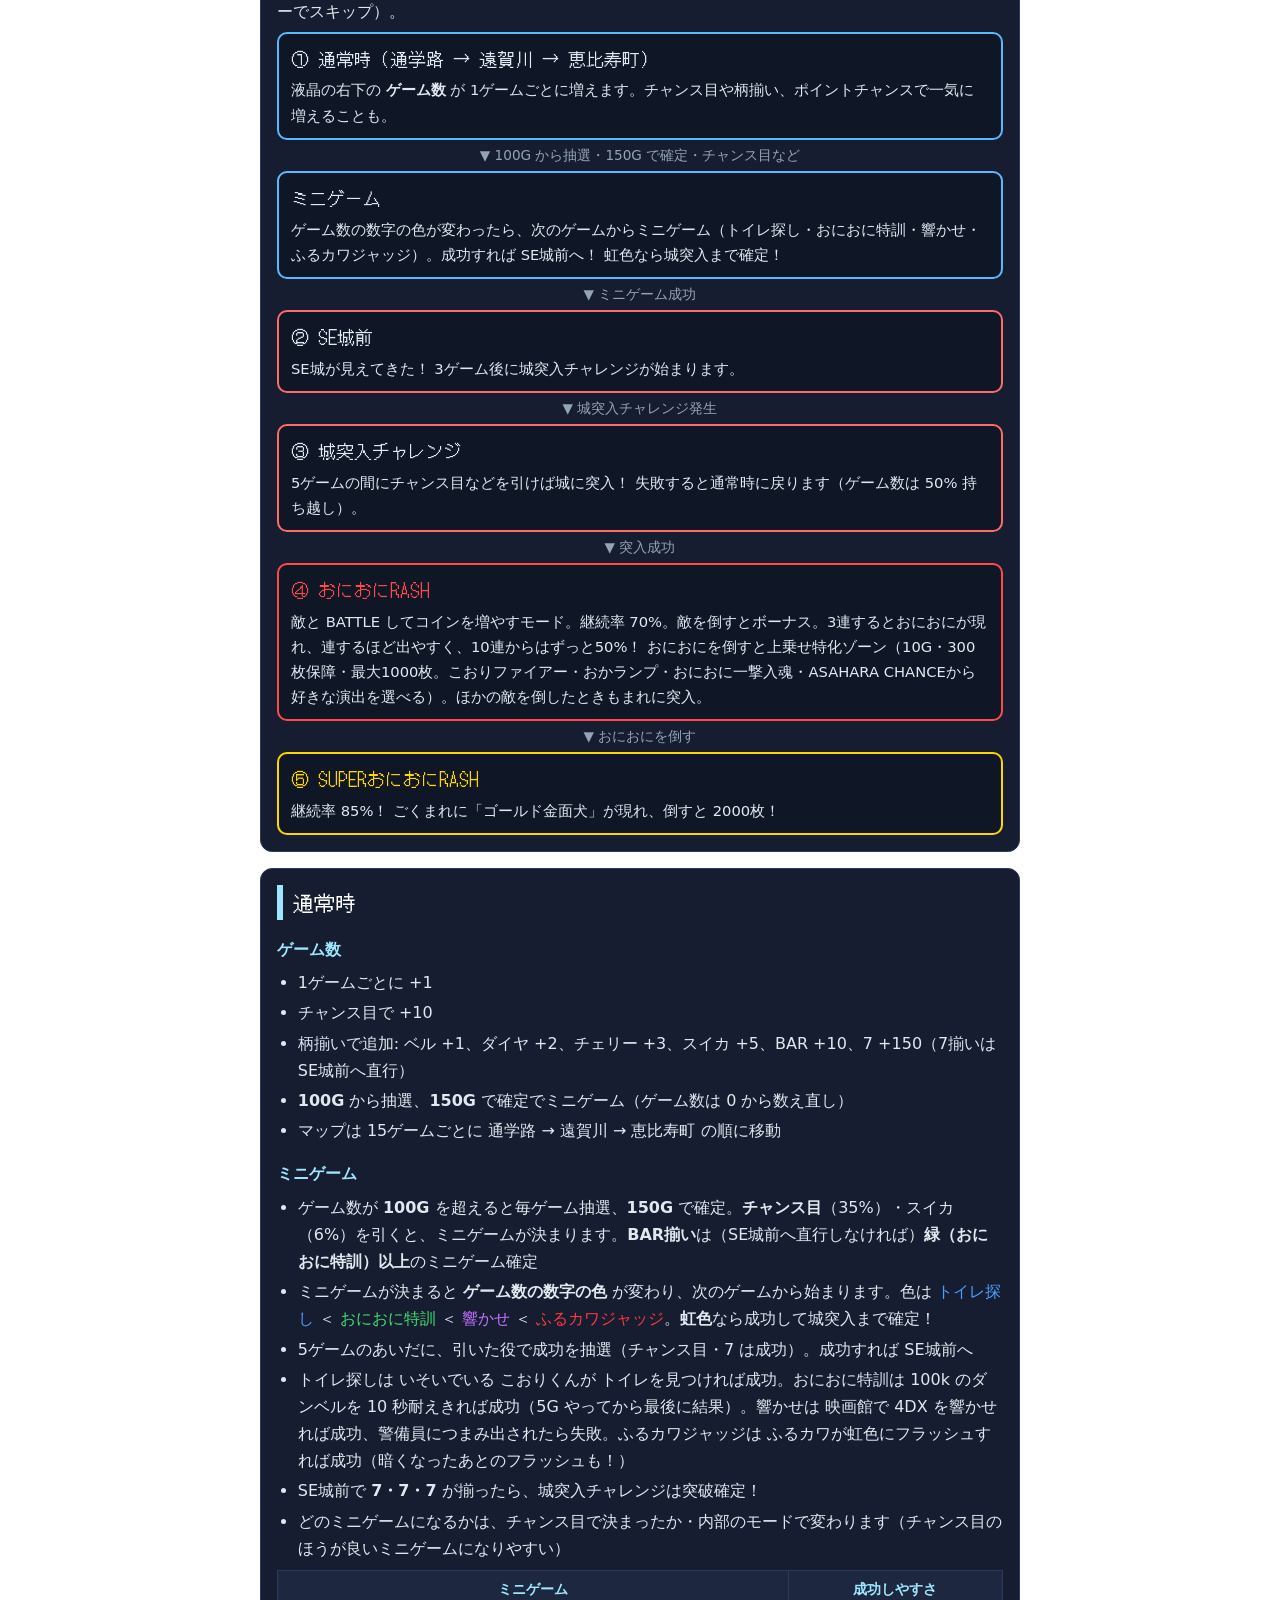
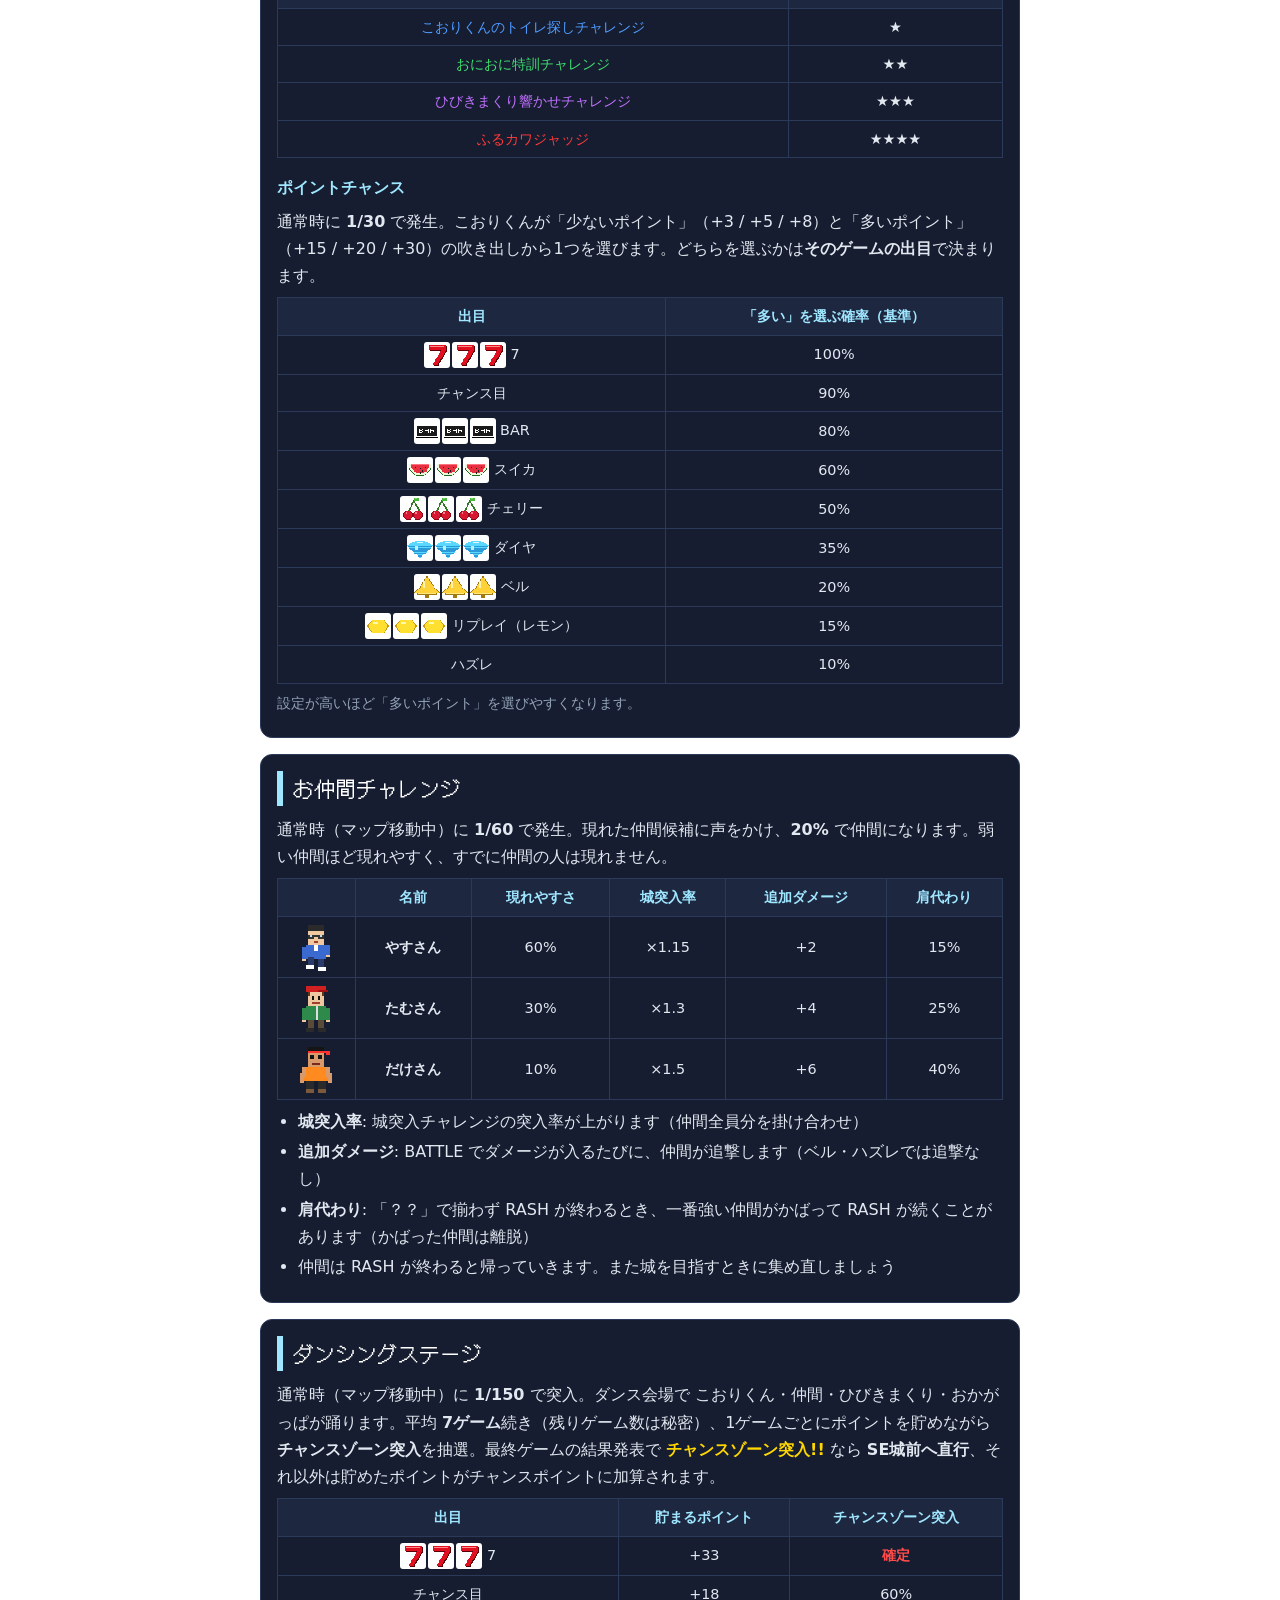
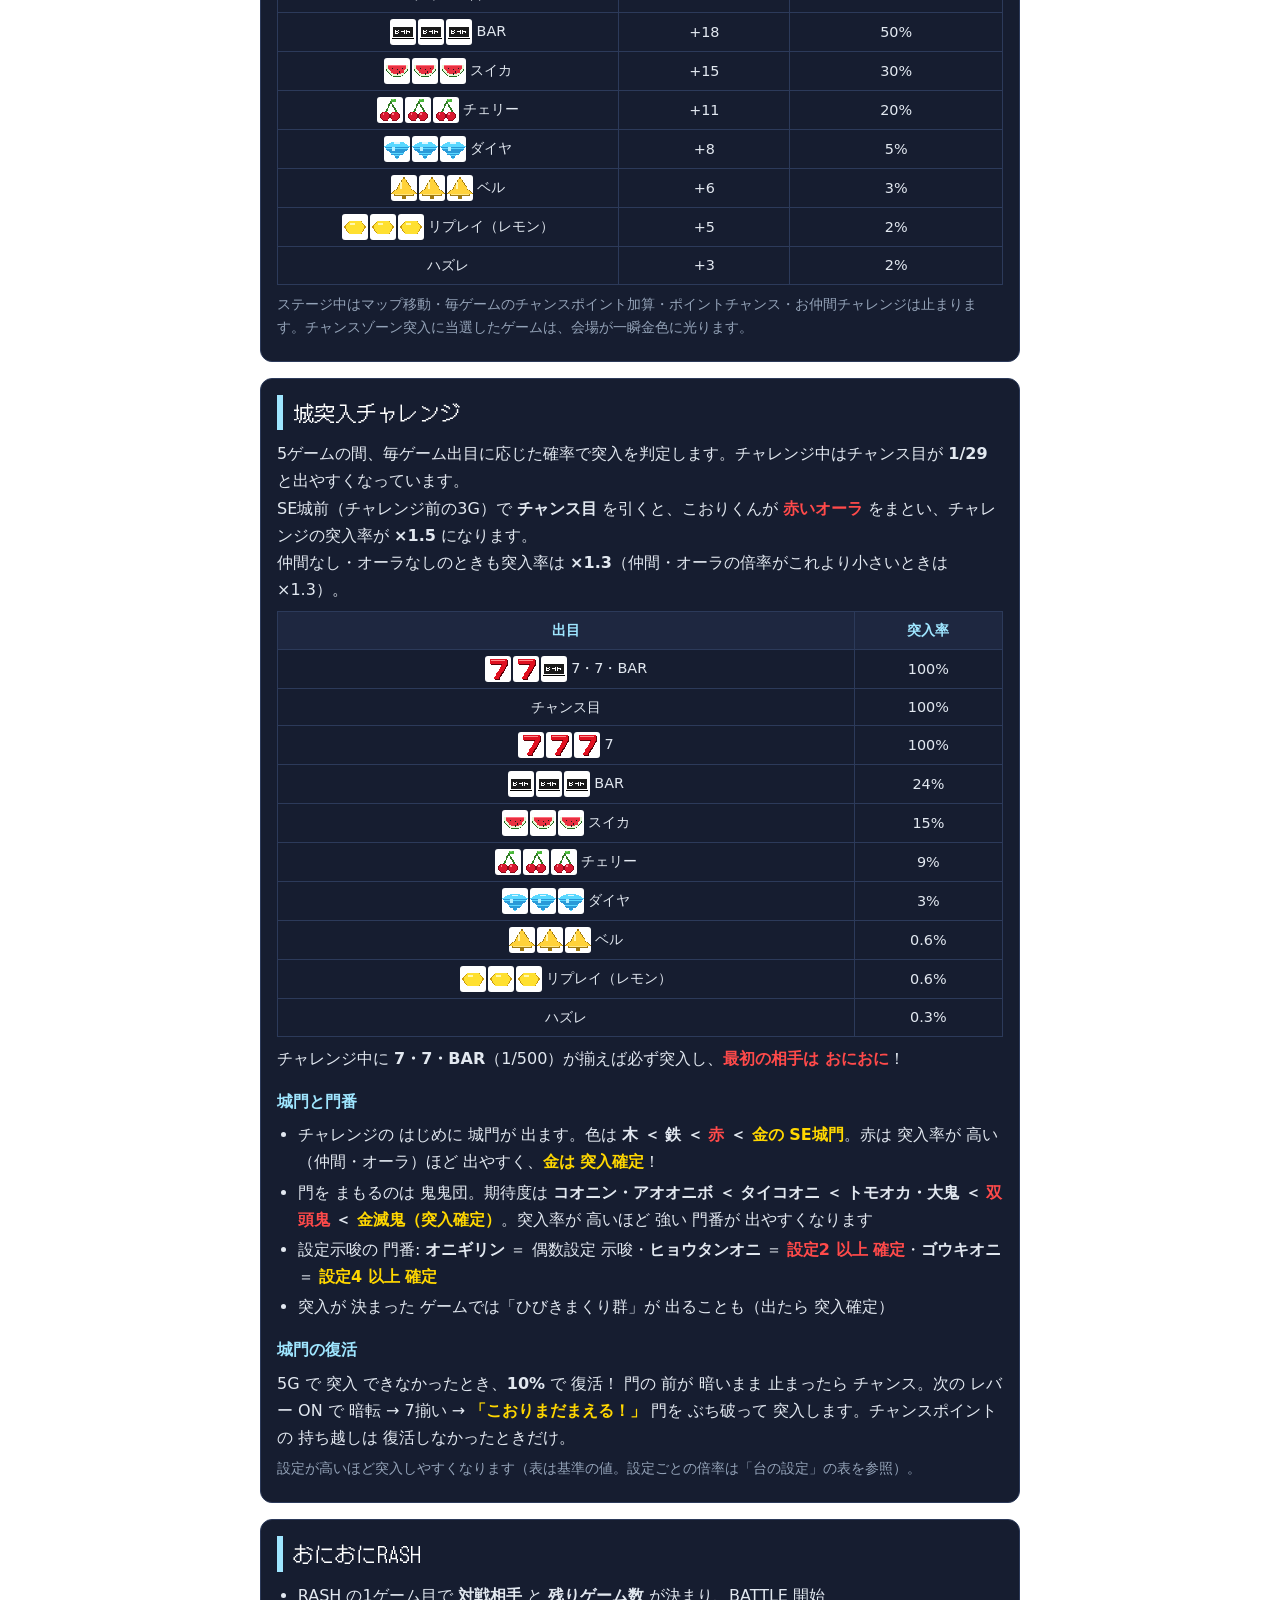
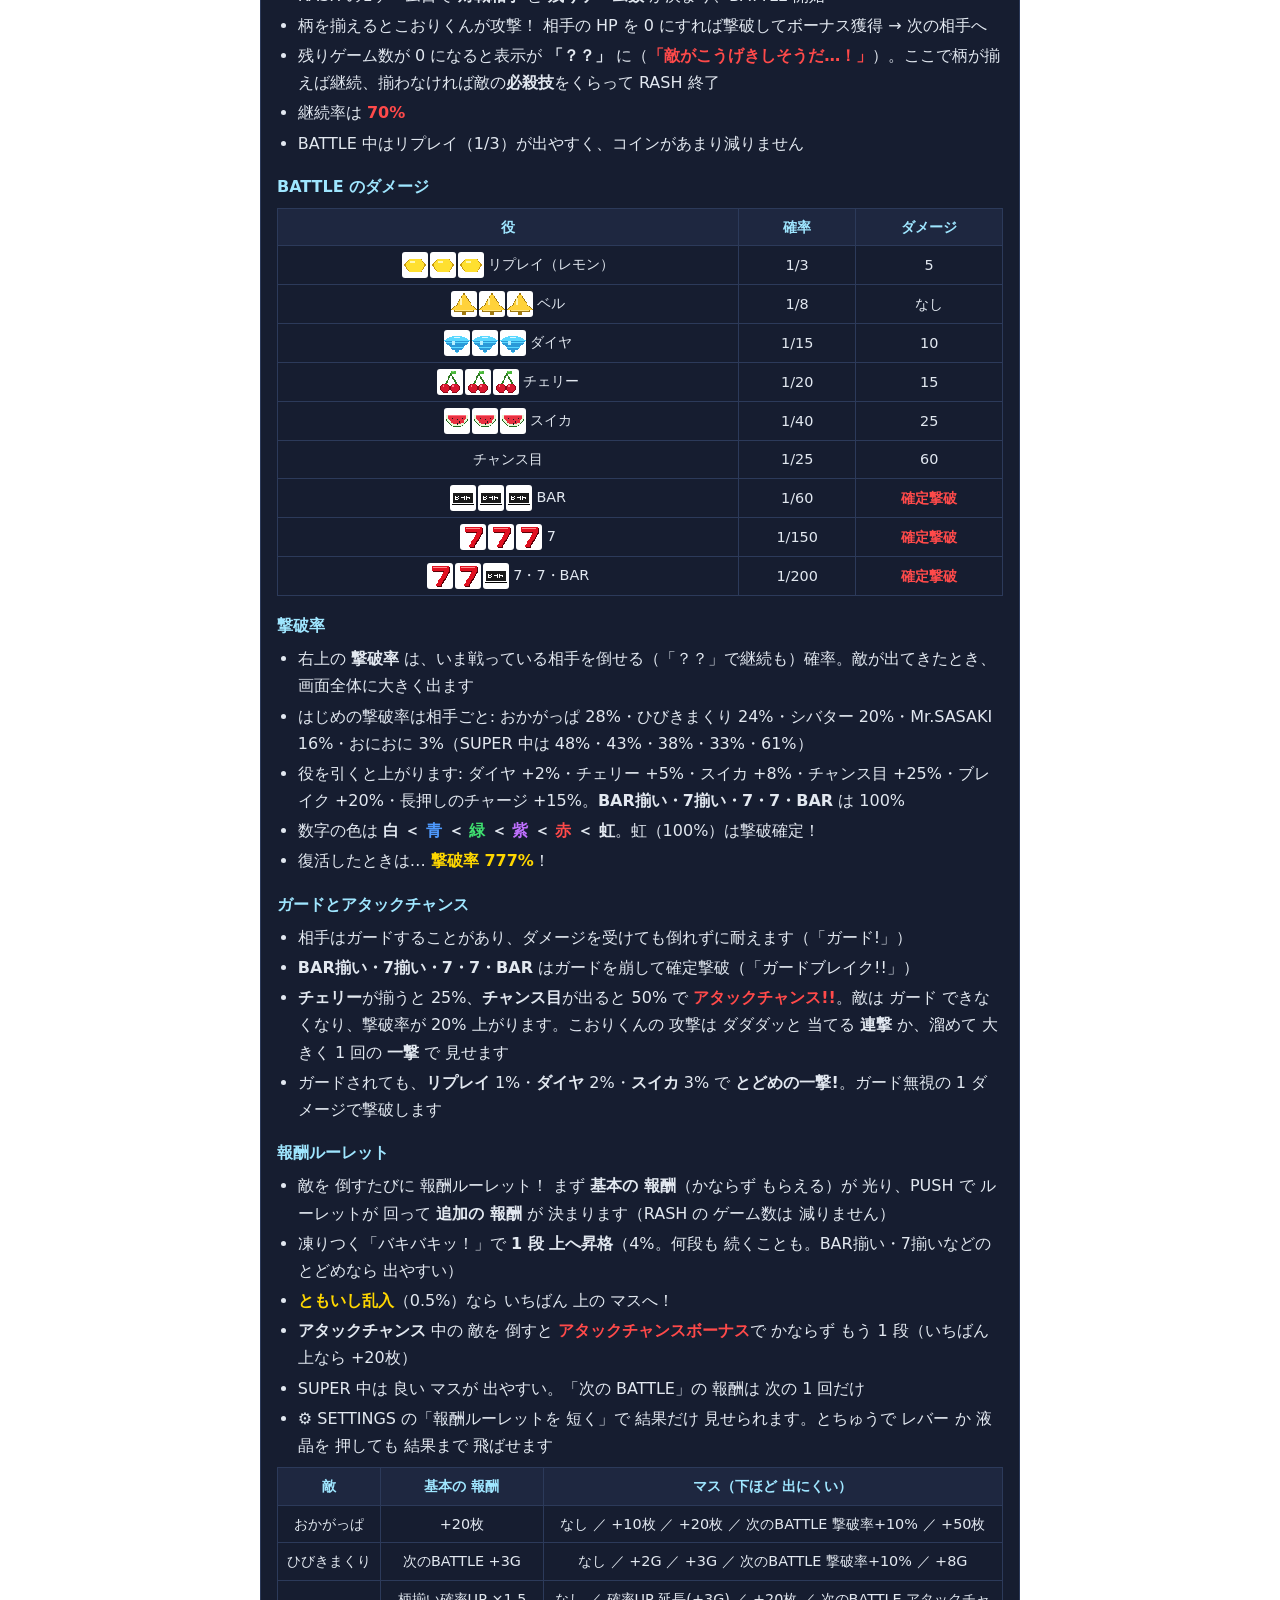
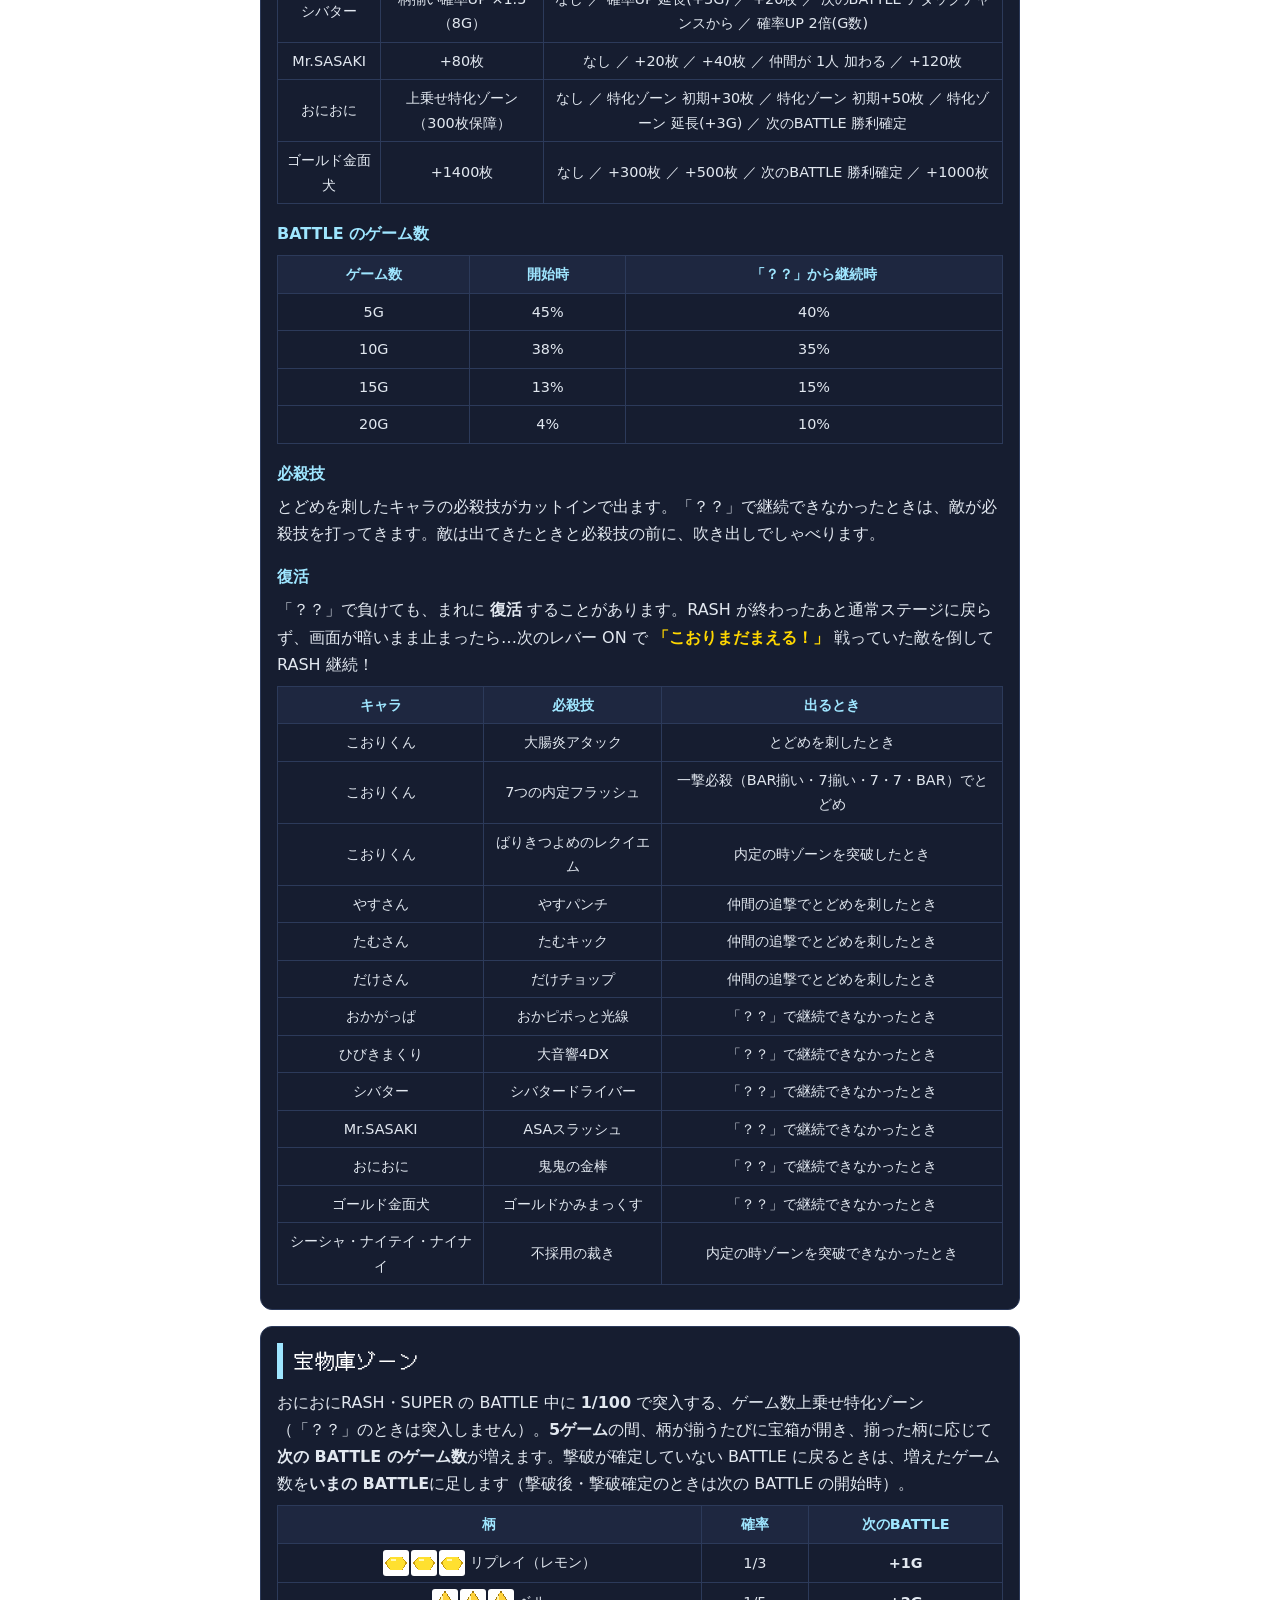
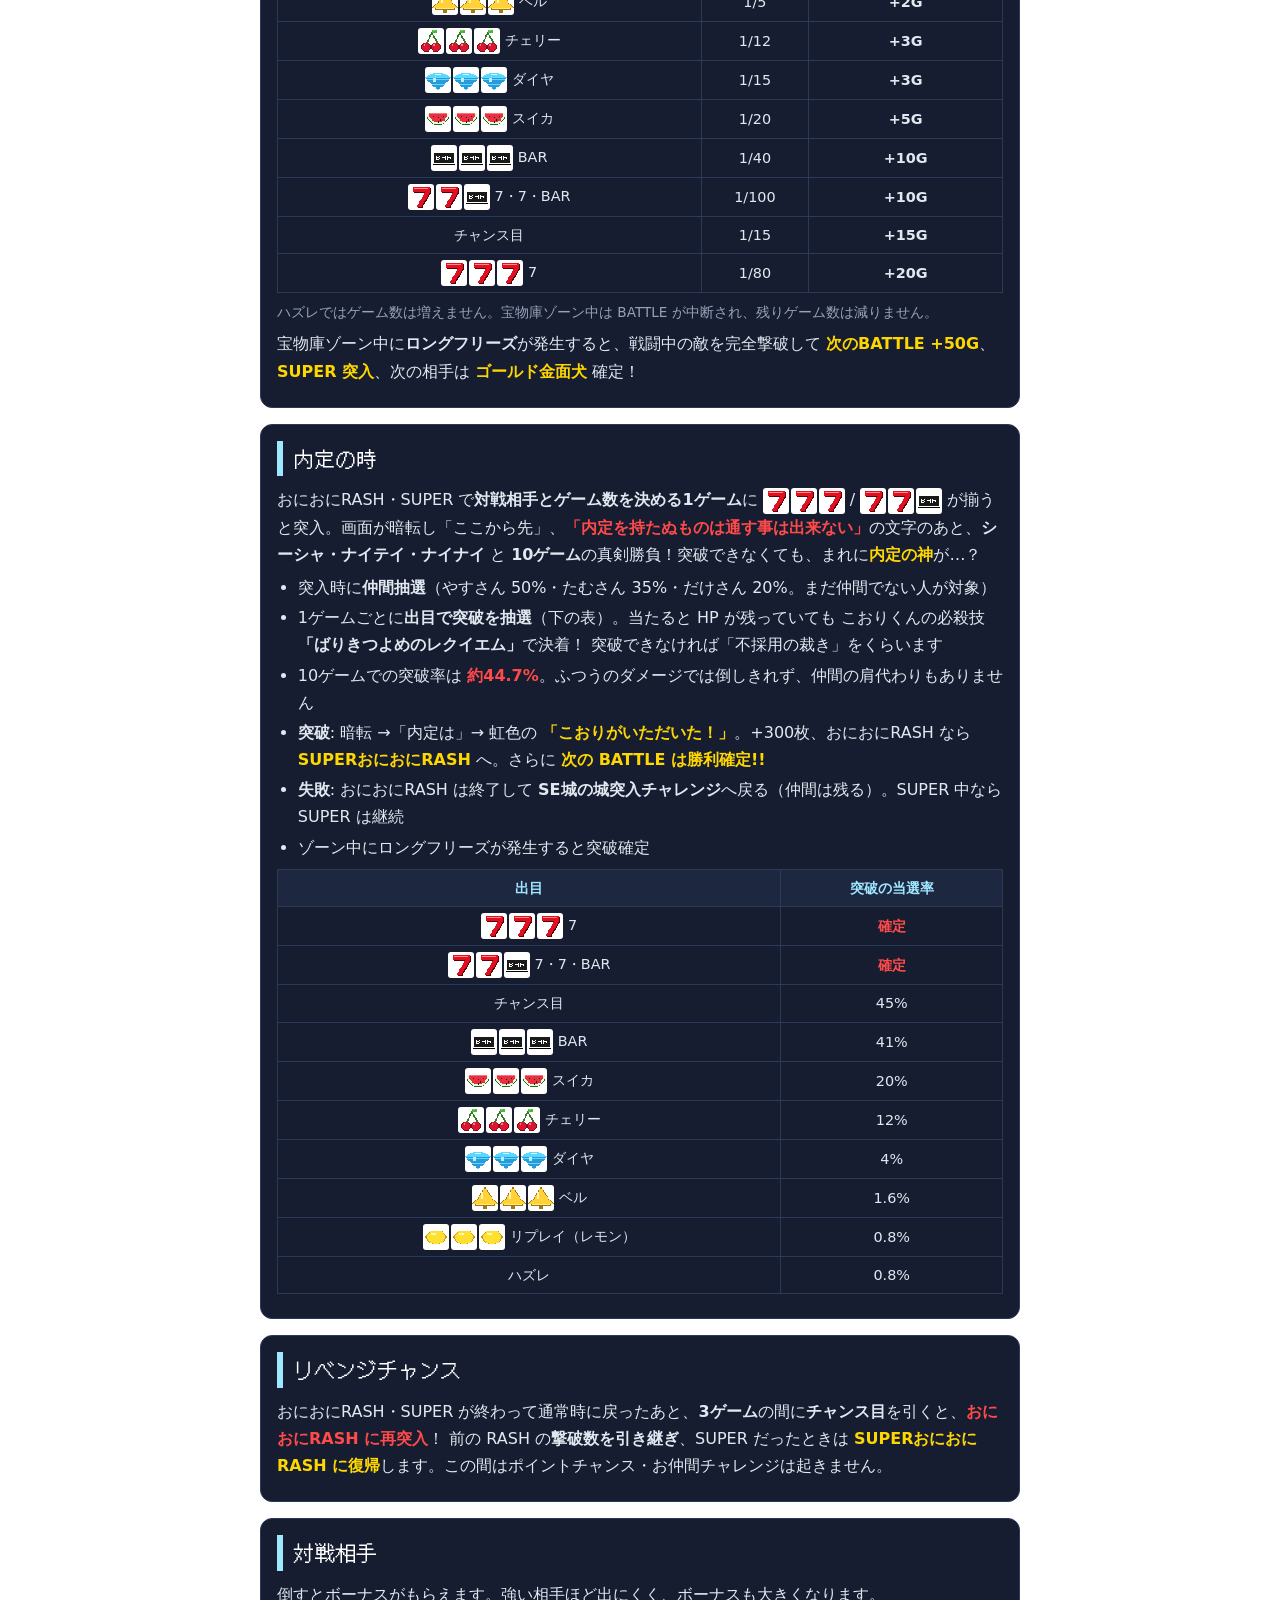
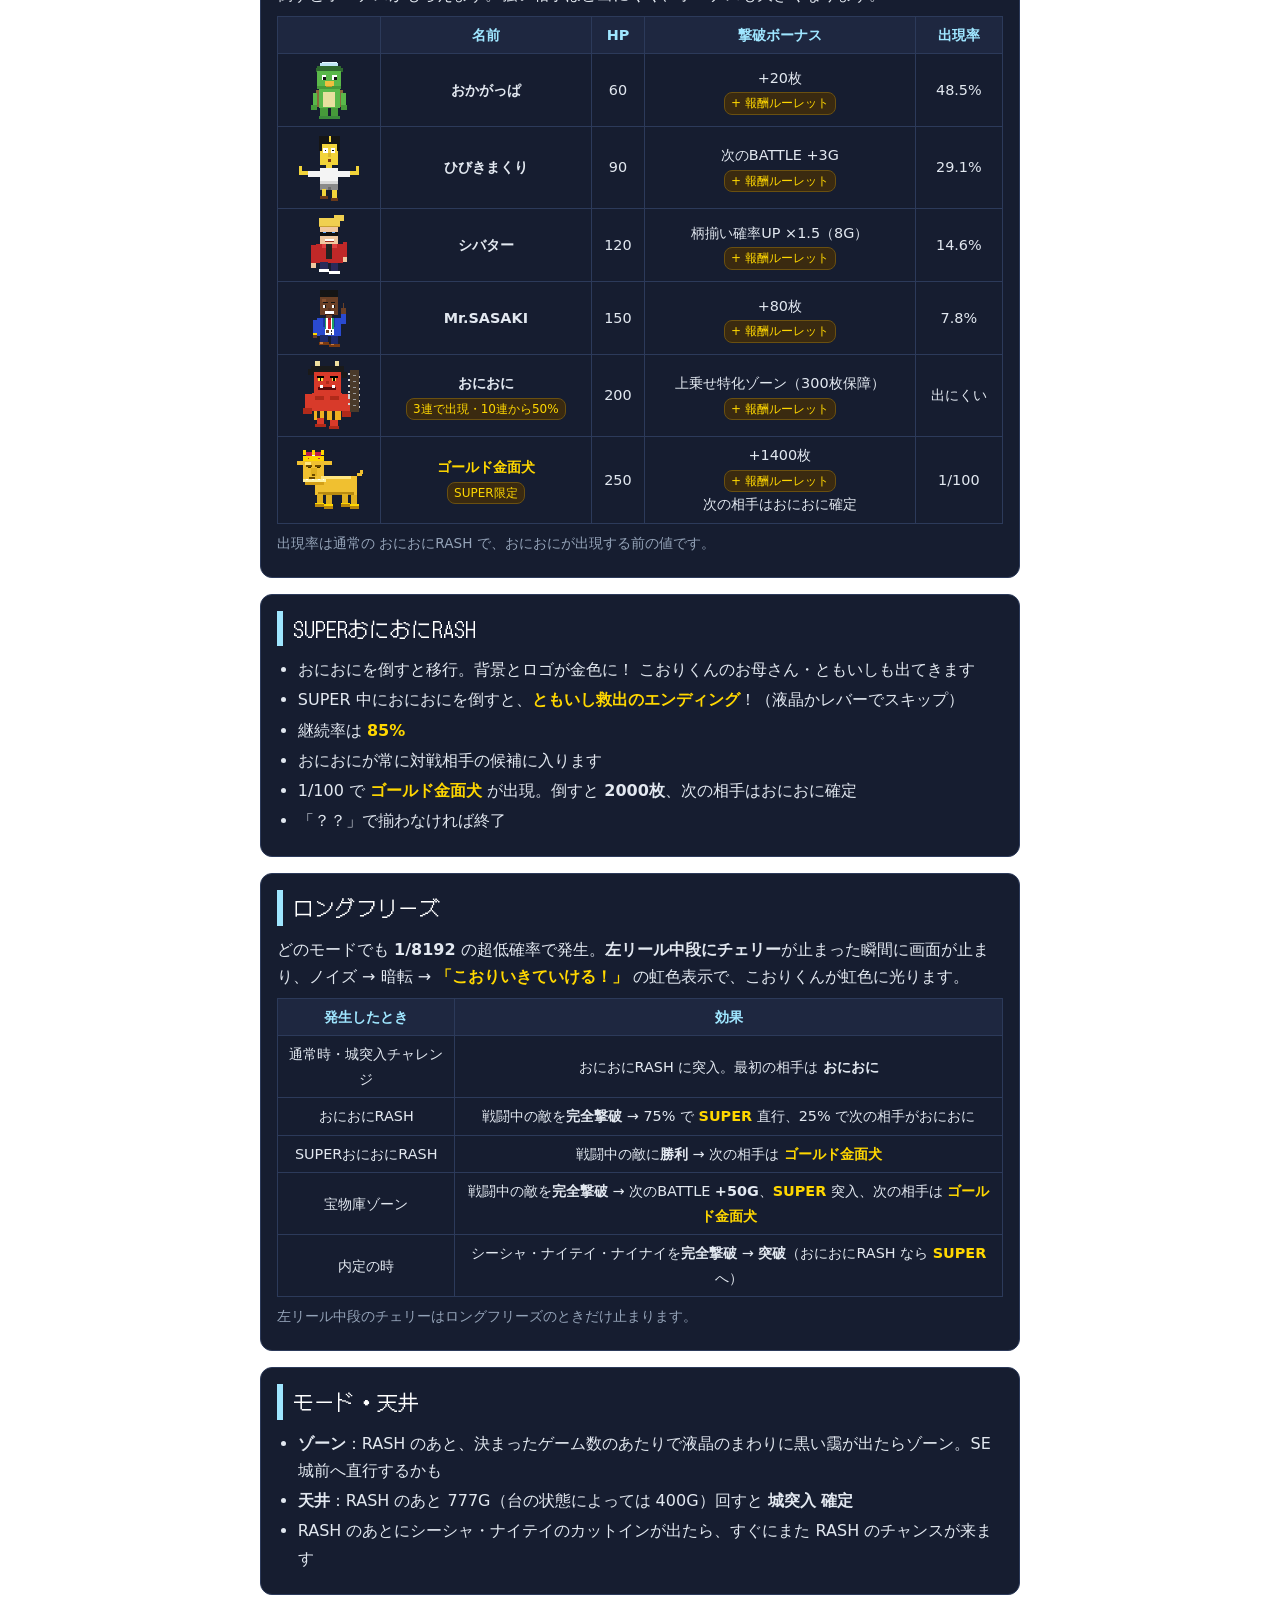
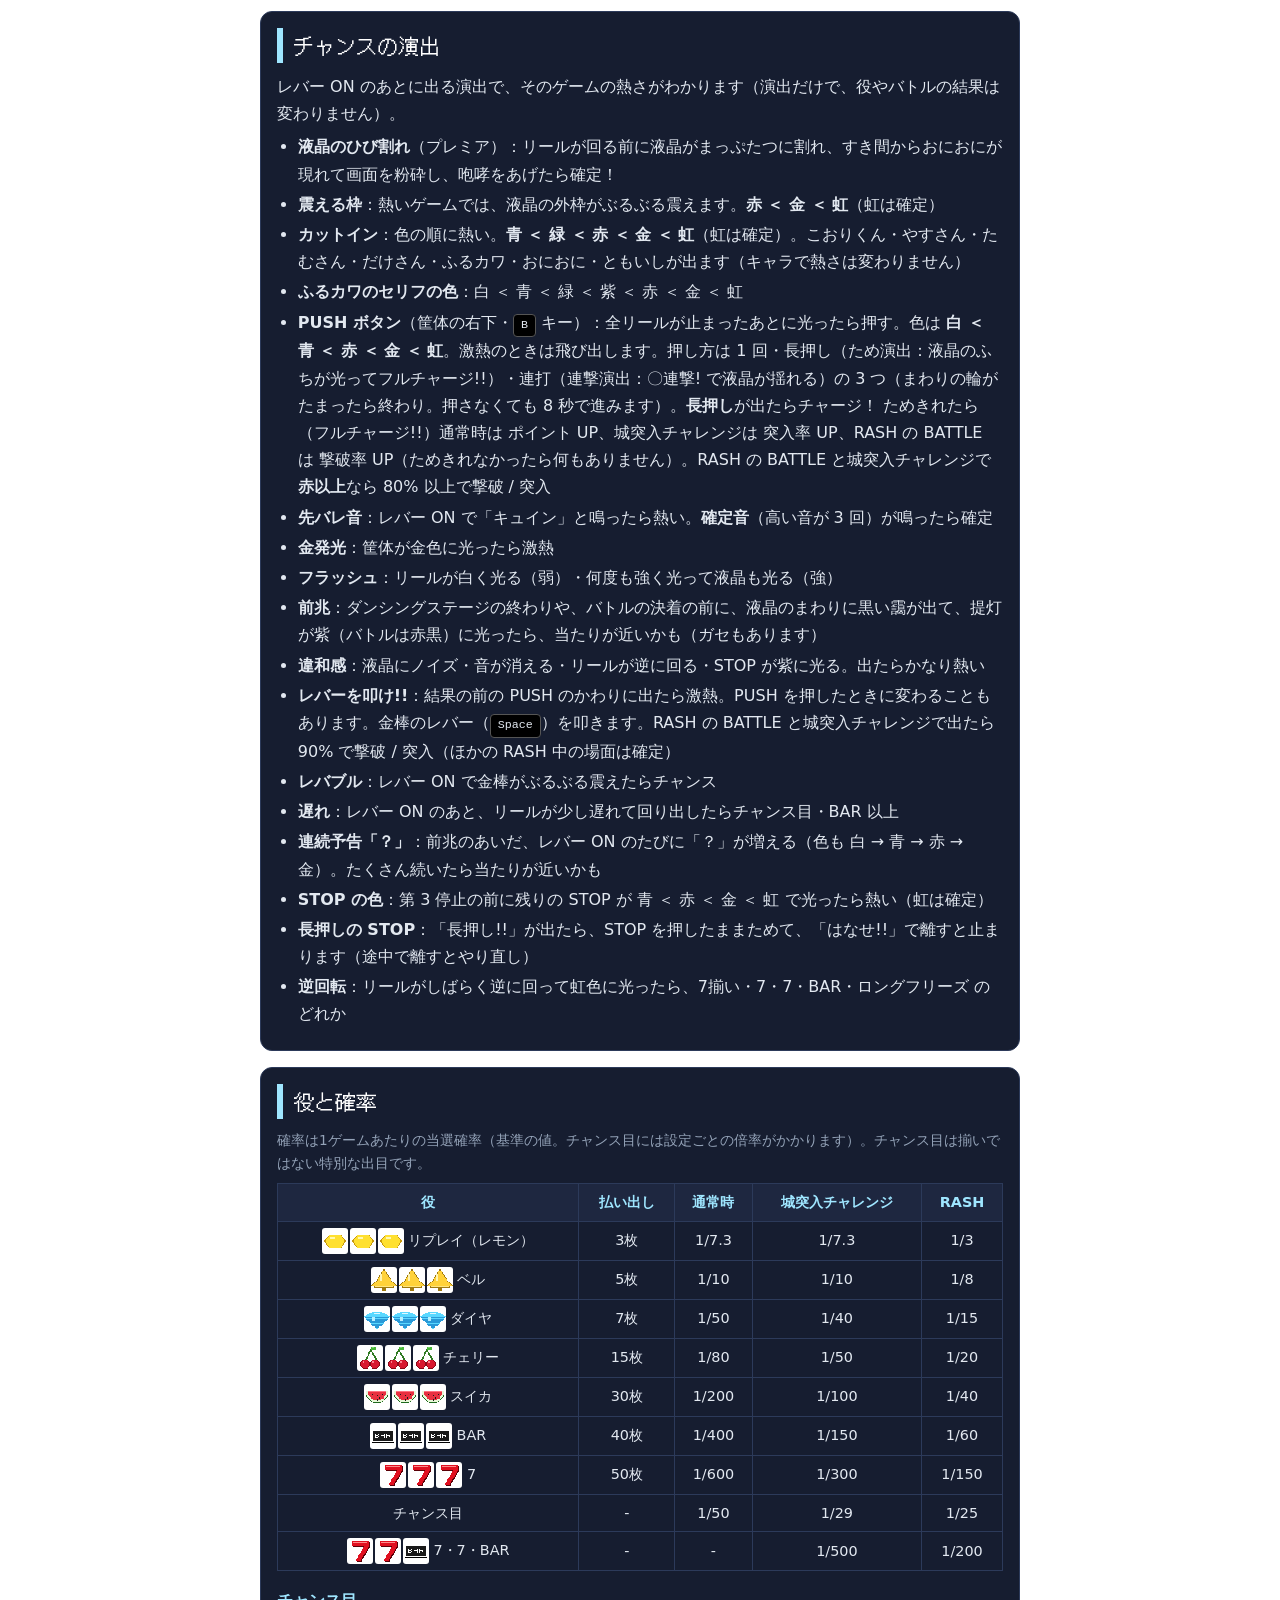
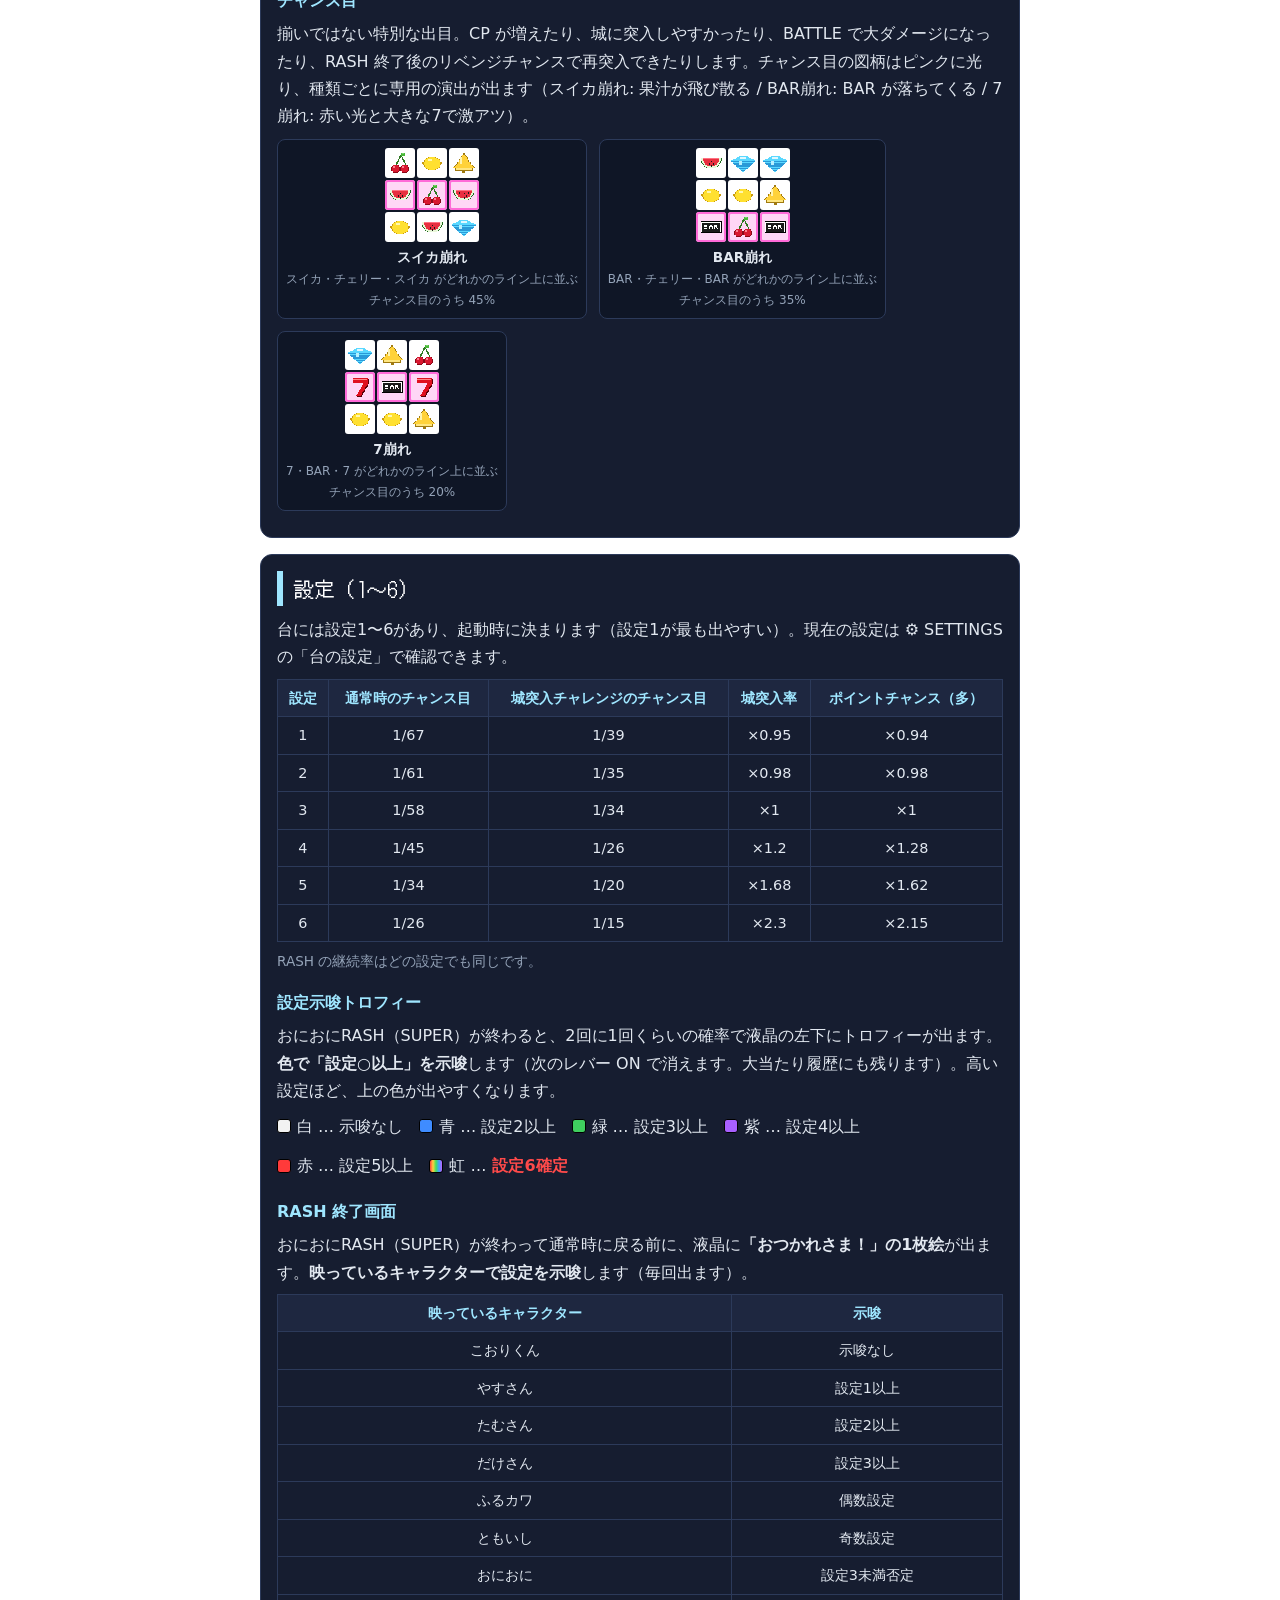
==== commit 60a32a5c: "出玉率を 目標に 合わせ直す (設定1 97.5%・設定3 99.1%・設定5 114.8%・設定6 130.7%。継続率は そのまま)・報酬ルーレットの スキップと「短く」の 設定・遊び方に アタッ" ====
--- a/howto.html
+++ b/howto.html
@@ -244,6 +244,10 @@
         <p id="castle-text"></p>
         <div class="table-wrap"><table id="castle-table"></table></div>
         <p id="castle-oni"></p>
+        <h3>城門と門番</h3>
+        <ul id="gate-list"></ul>
+        <h3>城門の復活</h3>
+        <p id="castle-revival"></p>
         <p class="note">設定が高いほど突入しやすくなります（表は基準の値。設定ごとの倍率は「台の設定」の表を参照）。</p>
     </section>
 
@@ -254,8 +258,11 @@
         <div class="table-wrap"><table id="damage-table"></table></div>
         <h3>撃破率</h3>
         <ul id="kill-list"></ul>
-        <h3>ガードとブレイク</h3>
+        <h3>ガードとアタックチャンス</h3>
         <ul id="guard-list"></ul>
+        <h3>報酬ルーレット</h3>
+        <ul id="roulette-list"></ul>
+        <div class="table-wrap"><table id="roulette-table"></table></div>
         <h3>BATTLE のゲーム数</h3>
         <div class="table-wrap"><table id="games-table"></table></div>
         <h3>必殺技</h3>
@@ -379,12 +386,12 @@
     <a class="back" href="index.html">← ゲームに戻る</a>
 </main>
 
-<script src="js/config.js?v=a1fec0be"></script>
+<script src="js/config.js?v=a0a4afce"></script>
 <script src="js/sprites.js?v=853589c0"></script>
-<script src="js/characters.js?v=a1e1a1cf"></script>
-<script src="js/state.js?v=4de8620e"></script>
-<script src="js/lottery.js?v=33ee41c6"></script>
-<script src="js/battle.js?v=50daff6e"></script>
+<script src="js/characters.js?v=eaa6ddc9"></script>
+<script src="js/state.js?v=dd9dfa23"></script>
+<script src="js/lottery.js?v=603e8778"></script>
+<script src="js/battle.js?v=d5a55c6e"></script>
 <script>
     // 表示する数値はすべて js/config.js から作る (数値を調整してもこのページは自動で追従する)
     const c = window.GAME_CONFIG;
@@ -515,7 +522,17 @@
     $('castle-oni').innerHTML = `チャレンジ中に <b>7・7・BAR</b>（${odds(c.lottery.castleChallenge.sevenBar)}）が揃えば必ず突入し、<span class="red">最初の相手は おにおに</span>！`;
     table('castle-table', ['出目', '突入率'],
         Object.entries(c.castle.entryRate).sort((a, b) => b[1] - a[1])
-            .map(([role, r]) => [`${roleView(role)} ${SYMBOL_NAMES[role]}`, pct(r)]));
+            .map(([role, r]) => [`${roleView(role)} ${SYMBOL_NAMES[role]}`, pct(r < 1 ? r * (c.castle.entryScale ?? 1) : r)]));
+    // 城門と門番・城門の復活 (2026-11-17 やることリスト B)
+    const cf = c.challengeFx, kp = cf.keepers;
+    const keeperNames = tier => Object.values(kp).filter(k => k.tier === tier).map(k => k.name).join('・');
+    $('gate-list').innerHTML = [
+        `チャレンジの はじめに 城門が 出ます。色は <b>木 ＜ 鉄 ＜ <span class="red">赤</span> ＜ <span class="gold">金の SE城門</span></b>。赤は 突入率が 高い（仲間・オーラ）ほど 出やすく、<span class="gold">金は 突入確定</span>！`,
+        `門を まもるのは 鬼鬼団。期待度は <b>${keeperNames(1)} ＜ ${keeperNames(2)} ＜ ${keeperNames(3)} ＜ <span class="red">${keeperNames(4)}</span> ＜ <span class="gold">${keeperNames('sure')}（突入確定）</span></b>。突入率が 高いほど 強い 門番が 出やすくなります`,
+        `設定示唆の 門番: <b>${kp.onigirin.name}</b> ＝ 偶数設定 示唆・<b>${kp.hyoutanoni.name}</b> ＝ <span class="red">設定2 以上 確定</span>・<b>${kp.goukioni.name}</b> ＝ <span class="gold">設定4 以上 確定</span>`,
+        `突入が 決まった ゲームでは「ひびきまくり群」が 出ることも（出たら 突入確定）`
+    ].map(t => `<li>${t}</li>`).join('');
+    $('castle-revival').innerHTML = `${c.castle.challengeGames}G で 突入 できなかったとき、<b>${pct(c.castle.revivalRate)}</b> で 復活！ 門の 前が 暗いまま 止まったら チャンス。次の レバー ON で 暗転 → 7揃い → <span class="gold">「こおりまだまえる！」</span> 門を ぶち破って 突入します。チャンスポイントの 持ち越しは 復活しなかったときだけ。`;
 
     // RASH
     $('rash-list').innerHTML = [
@@ -542,10 +559,23 @@
     $('guard-list').innerHTML = [
         '相手はガードすることがあり、ダメージを受けても倒れずに耐えます（「ガード!」）',
         `<b>BAR揃い・7揃い・7・7・BAR</b> はガードを崩して確定撃破（「ガードブレイク!!」）`,
-        `<b>チェリー</b>が揃うと ${pct(c.breakState.rates.cherry)}、<b>チャンス目</b>が出ると ${pct(c.breakState.rates.chance)} で <b>ブレイク状態</b>。撃破率が ${pct(c.killRate.breakAdd)} 上がります`,
+        `<b>チェリー</b>が揃うと ${pct(c.breakState.rates.cherry)}、<b>チャンス目</b>が出ると ${pct(c.breakState.rates.chance)} で <span class="red">アタックチャンス!!</span>。敵は ガード できなくなり、撃破率が ${pct(c.killRate.breakAdd)} 上がります。こおりくんの 攻撃は ダダダッと 当てる <b>連撃</b> か、溜めて 大きく 1 回の <b>一撃</b> で 見せます`,
         `ガードされても、<b>リプレイ</b> ${pct(c.finalBlow.rates.replay)}・<b>ダイヤ</b> ${pct(c.finalBlow.rates.diamond)}・<b>スイカ</b> ${pct(c.finalBlow.rates.melon)} で <b>とどめの一撃!</b>。ガード無視の 1 ダメージで撃破します`
     ].map(t => `<li>${t}</li>`).join('');
     const totalW = list => list.reduce((s, g) => s + g.weight, 0);
+    // 報酬ルーレット (2026-11-17 やることリスト B)
+    const rr = c.rewardRoulette;
+    $('roulette-list').innerHTML = [
+        '敵を 倒すたびに 報酬ルーレット！ まず <b>基本の 報酬</b>（かならず もらえる）が 光り、PUSH で ルーレットが 回って <b>追加の 報酬</b> が 決まります（RASH の ゲーム数は 減りません）',
+        `凍りつく「バキバキッ！」で <b>1 段 上へ昇格</b>（${pct(rr.upgradeRate)}。何段も 続くことも。BAR揃い・7揃いなどの とどめなら 出やすい）`,
+        `<span class="gold">ともいし乱入</span>（${pct(rr.tomoishiRate)}）なら いちばん 上の マスへ！`,
+        `<b>アタックチャンス</b> 中の 敵を 倒すと <span class="red">アタックチャンスボーナス</span>で かならず もう 1 段（いちばん 上なら +${rr.breakTopCoins}枚）`,
+        'SUPER 中は 良い マスが 出やすい。「次の BATTLE」の 報酬は 次の 1 回だけ',
+        '⚙ SETTINGS の「報酬ルーレットを 短く」で 結果だけ 見せられます。とちゅうで レバー か 液晶を 押しても 結果まで 飛ばせます'
+    ].map(t => `<li>${t}</li>`).join('');
+    const rrNames = Object.fromEntries([...c.enemies, c.goldDog].map(e => [e.id, e.name]));
+    table('roulette-table', ['敵', '基本の 報酬', 'マス（下ほど 出にくい）'],
+        Object.entries(rr.enemies).map(([id, t]) => [rrNames[id] || id, bonusText(t.base), t.slots.map(sl => sl.label).join(' ／ ')]));
     table('games-table', ['ゲーム数', '開始時', '「？？」から継続時'],
         c.rash.initialGames.map((g, i) => [
             `${g.games}G`,
@@ -604,13 +634,16 @@
         Characters.drawEnemy(cv.getContext('2d'), id, cv.width / 2, cv.height, { scale });
         return cv;
     };
+    // 撃破ボーナスは 報酬ルーレットの 基本の 報酬 + ルーレット (2026-11-16 から)
+    const rrBonus = e => c.rewardRoulette && c.rewardRoulette.enabled && c.rewardRoulette.enemies[e.id]
+        ? `${bonusText(c.rewardRoulette.enemies[e.id].base)}<br><span class="tag">+ 報酬ルーレット</span>` : bonusText(e.bonus);
     const normalTotal = c.enemies.filter(e => !e.requiresUnlock).reduce((s, e) => s + e.weight, 0);
     const rows = c.enemies.map(e => [
         '', `<b>${e.name}</b>${e.requiresUnlock ? `<br><span class="tag">${c.rash.oni.unlockStreak}連で出現・${c.rash.oni.maxStreak}連から${pct(c.rash.oni.maxRate)}</span>` : ''}`,
-        e.hp, bonusText(e.bonus), e.requiresUnlock ? '出にくい' : pct(e.weight / normalTotal)
+        e.hp, rrBonus(e), e.requiresUnlock ? '出にくい' : pct(e.weight / normalTotal)
     ]);
     rows.push(['', `<b class="gold">${c.goldDog.name}</b><br><span class="tag">SUPER限定</span>`, c.goldDog.hp,
-        `${bonusText(c.goldDog.bonus)}<br>次の相手はおにおに確定`, odds(c.goldDog.prob)]);
+        `${rrBonus(c.goldDog)}<br>次の相手はおにおに確定`, odds(c.goldDog.prob)]);
     table('enemy-table', ['', '名前', 'HP', '撃破ボーナス', '出現率'], rows);
     const ids = [...c.enemies.map(e => e.id), c.goldDog.id];
     [...$('enemy-table').querySelectorAll('tbody tr')].forEach((tr, i) => tr.children[0].appendChild(enemyCanvas(ids[i])));
